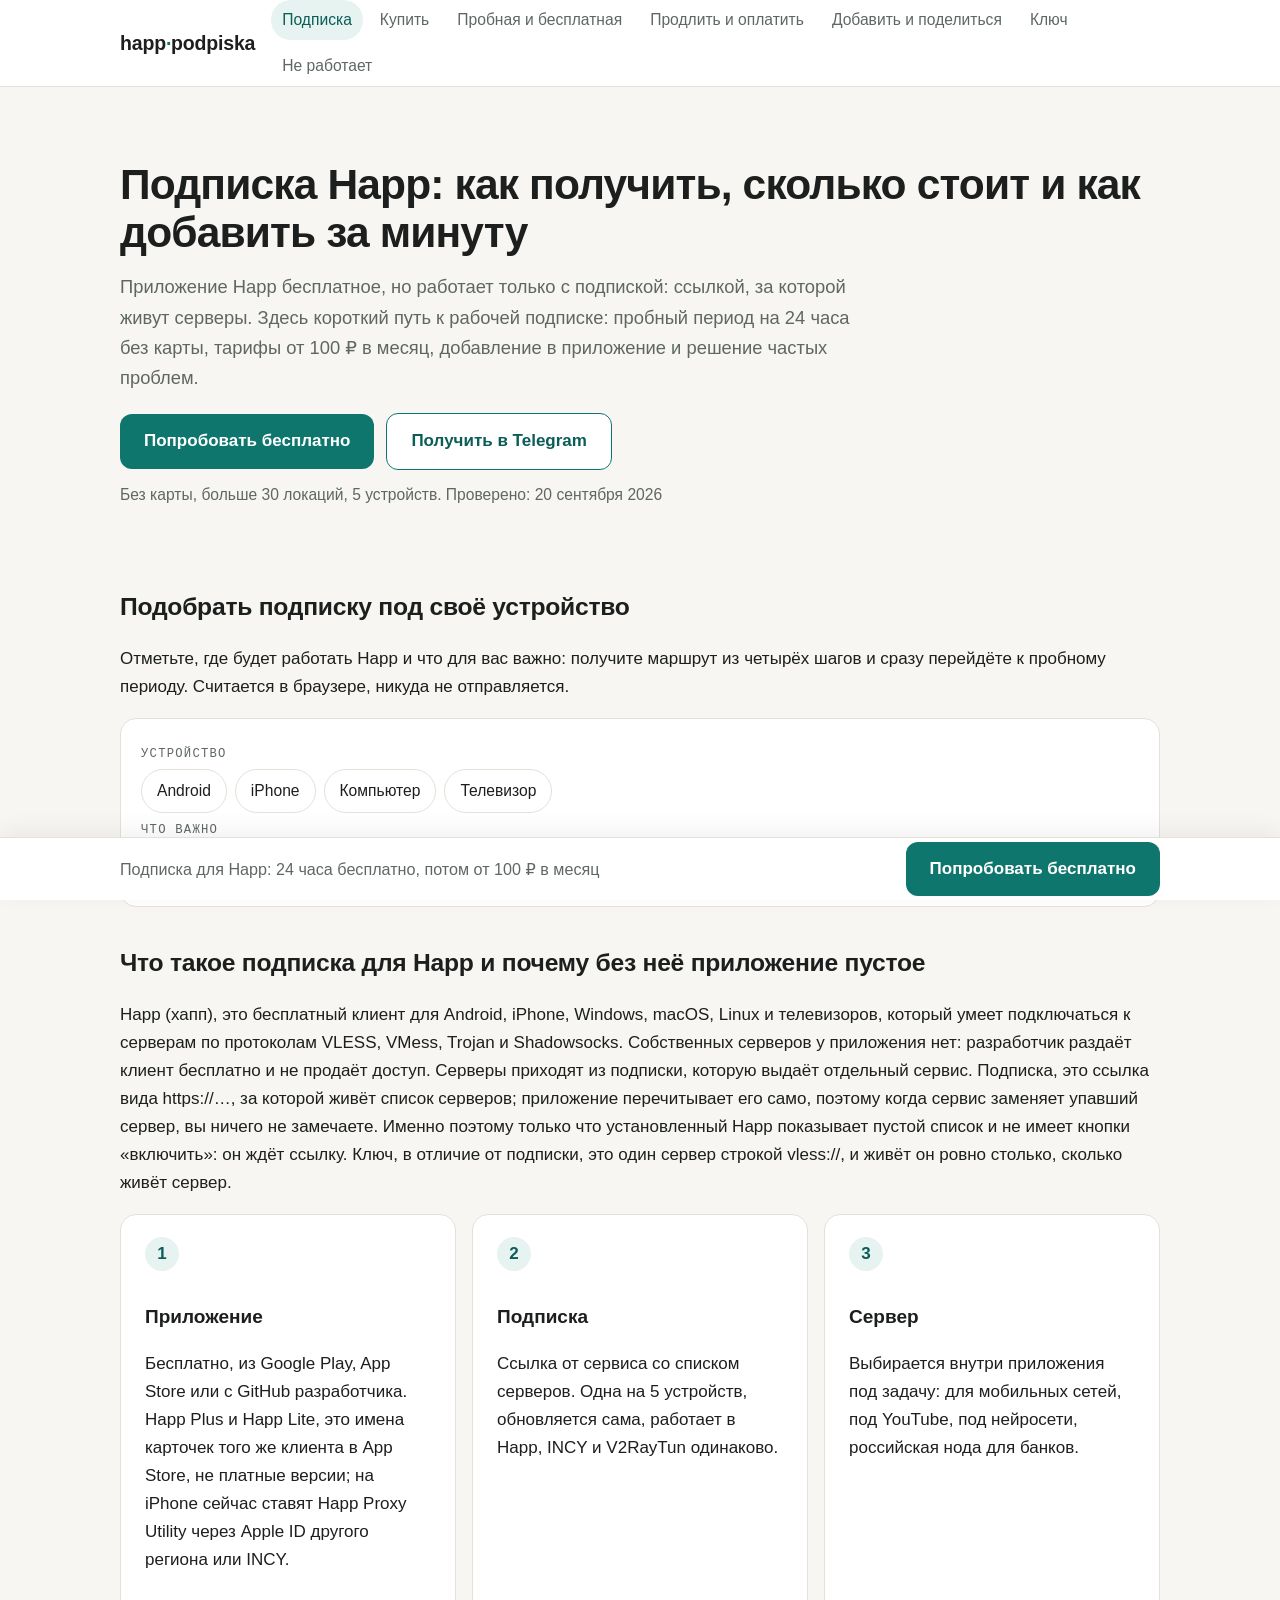
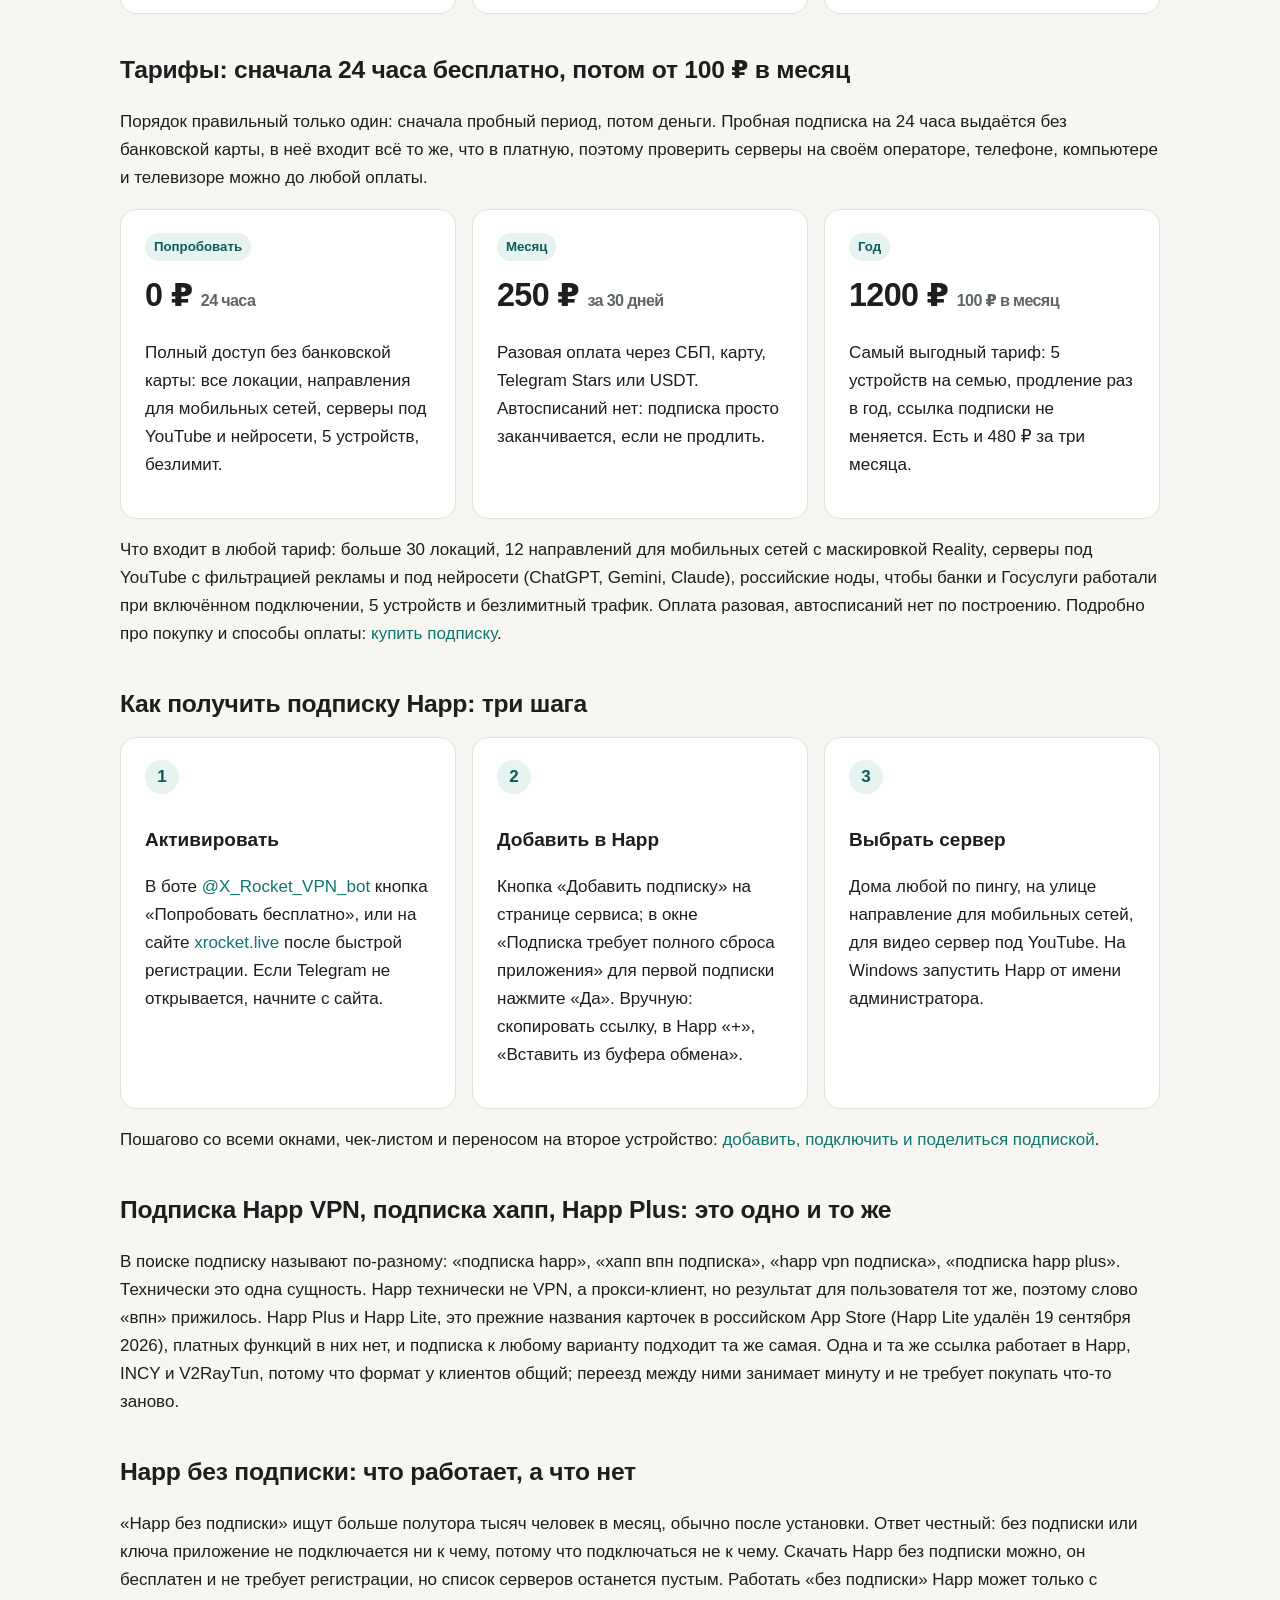
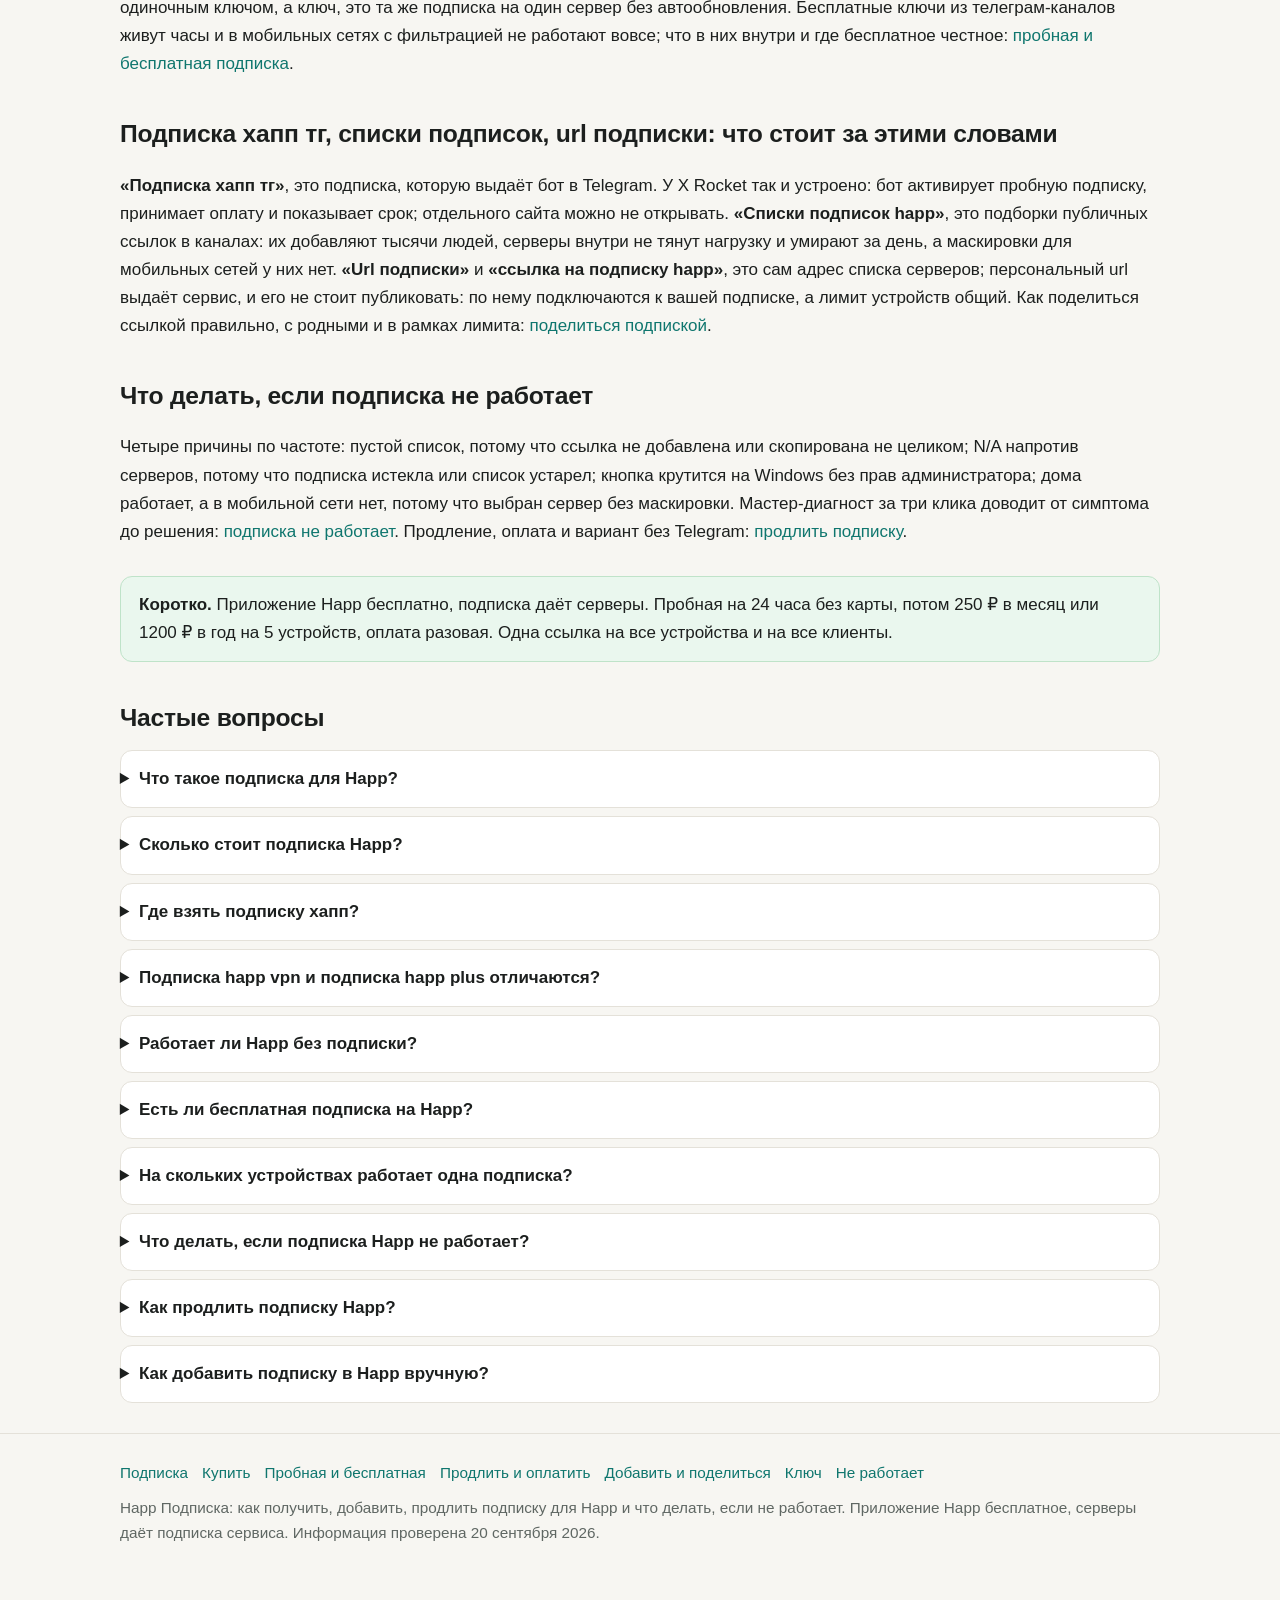
==== index.html @ f9d1ec1a "Add files via upload" ====
<!DOCTYPE html>
<html lang="ru">
<head>
  <meta charset="utf-8">
  <meta name="viewport" content="width=device-width, initial-scale=1">
  <title>Подписка Happ: как получить, сколько стоит и как добавить за минуту (2026)</title>
  <meta name="description" content="Подписка для Happ (хапп впн подписка): что это и почему приложение без неё пустое · тарифы: пробная 24 часа без карты, 250 ₽ в месяц, 1200 ₽ в год · как получить в боте или на сайте · как добавить · happ plus и happ vpn подписка, это одно · happ без подписки · не работает.">
  <link rel="canonical" href="https://happ-podpiska.online/">
  <meta property="og:type" content="website">
  <meta property="og:site_name" content="Happ Подписка">
  <meta property="og:locale" content="ru_RU">
  <meta property="og:title" content="Подписка Happ: как получить, сколько стоит и как добавить за минуту (2026)">
  <meta property="og:description" content="Подписка для Happ (хапп впн подписка): что это и почему приложение без неё пустое · тарифы: пробная 24 часа без карты, 250 ₽ в месяц, 1200 ₽ в год · как получить в боте или на сайте · как добавить · happ plus и happ vpn подписка, это одно · happ без подписки · не работает.">
  <meta property="og:url" content="https://happ-podpiska.online/">
  <link rel="icon" href="/favicon.ico" sizes="any">
  <link rel="icon" type="image/svg+xml" href="/favicon.svg">
  <link rel="icon" type="image/png" sizes="32x32" href="/favicon-32.png">
  <link rel="apple-touch-icon" href="/apple-touch-icon.png">
  <meta name="theme-color" content="#ff5e3a">
  <link rel="stylesheet" href="/styles.css">
  <script type="application/ld+json">
{
  "@context": "https://schema.org",
  "@type": "WebPage",
  "name": "Подписка Happ: как получить, сколько стоит и как добавить за минуту (2026)",
  "description": "Подписка для Happ (хапп впн подписка): что это и почему приложение без неё пустое · тарифы: пробная 24 часа без карты, 250 ₽ в месяц, 1200 ₽ в год · как получить в боте или на сайте · как добавить · happ plus и happ vpn подписка, это одно · happ без подписки · не работает.",
  "url": "https://happ-podpiska.online/",
  "datePublished": "2026-09-20",
  "dateModified": "2026-09-20",
  "inLanguage": "ru",
  "isPartOf": {
    "@type": "WebSite",
    "name": "Happ Подписка",
    "url": "https://happ-podpiska.online"
  }
}
  </script>
  <script type="application/ld+json">
{
  "@context": "https://schema.org",
  "@type": "FAQPage",
  "mainEntity": [
    {
      "@type": "Question",
      "name": "Что такое подписка для Happ?",
      "acceptedAnswer": {
        "@type": "Answer",
        "text": "Ссылка от сервиса, за которой живёт список серверов с автообновлением. Приложение Happ бесплатное, но без подписки пустое: своих серверов у него нет. Одна подписка работает на 5 устройствах и в клиентах Happ, INCY и V2RayTun."
      }
    },
    {
      "@type": "Question",
      "name": "Сколько стоит подписка Happ?",
      "acceptedAnswer": {
        "@type": "Answer",
        "text": "Пробная на 24 часа бесплатно и без карты. Дальше 250 ₽ в месяц, 480 ₽ за три месяца или 1200 ₽ в год, то есть 100 ₽ в месяц, до 5 устройств, оплата разовая через СБП, карту, Telegram Stars или USDT, без автосписаний."
      }
    },
    {
      "@type": "Question",
      "name": "Где взять подписку хапп?",
      "acceptedAnswer": {
        "@type": "Answer",
        "text": "У сервиса: в боте @X_Rocket_VPN_bot кнопкой «Попробовать бесплатно» или на сайте xrocket.live. Ссылка добавляется в Happ одной кнопкой; в окне «Подписка требует полного сброса» для первой подписки нажмите «Да»."
      }
    },
    {
      "@type": "Question",
      "name": "Подписка happ vpn и подписка happ plus отличаются?",
      "acceptedAnswer": {
        "@type": "Answer",
        "text": "Нет, это одна подписка. Happ технически прокси-клиент, «впн» его называют по результату; Happ Plus и Happ Lite, прежние имена карточек в российском App Store; последнюю удалили 19 сентября 2026, поэтому на iPhone ставят Happ через Apple ID другого региона либо INCY. Одна ссылка подходит ко всем вариантам приложения."
      }
    },
    {
      "@type": "Question",
      "name": "Работает ли Happ без подписки?",
      "acceptedAnswer": {
        "@type": "Answer",
        "text": "Нет: без подписки или ключа приложению не к чему подключаться, список серверов пустой. Скачать и установить его без подписки можно, он бесплатен, но подключение появится только после добавления ссылки или ключа."
      }
    },
    {
      "@type": "Question",
      "name": "Есть ли бесплатная подписка на Happ?",
      "acceptedAnswer": {
        "@type": "Answer",
        "text": "Честно бесплатно: пробная подписка на 24 часа без карты с полным списком серверов. Бесплатные ссылки из телеграм-каналов живут часы, их добавляют тысячи людей, и в мобильных сетях они не работают."
      }
    },
    {
      "@type": "Question",
      "name": "На скольких устройствах работает одна подписка?",
      "acceptedAnswer": {
        "@type": "Answer",
        "text": "На пяти: телефон, компьютер, телевизор и ещё два устройства родных. Ссылка переносится через буфер обмена или QR-кодом, отдельно платить за каждое устройство не нужно."
      }
    },
    {
      "@type": "Question",
      "name": "Что делать, если подписка Happ не работает?",
      "acceptedAnswer": {
        "@type": "Answer",
        "text": "Проверить, что ссылка добавлена целиком; обновить список в карточке подписки, если напротив серверов N/A; на Windows запустить Happ от имени администратора; в мобильной сети выбрать направление с пометкой для мобильных сетей."
      }
    },
    {
      "@type": "Question",
      "name": "Как продлить подписку Happ?",
      "acceptedAnswer": {
        "@type": "Answer",
        "text": "У сервиса, не в приложении: в боте или на сайте выбрать тариф и оплатить. Ссылка после продления не меняется, Happ ничего перенастраивать не нужно, достаточно обновить список серверов в карточке подписки."
      }
    },
    {
      "@type": "Question",
      "name": "Как добавить подписку в Happ вручную?",
      "acceptedAnswer": {
        "@type": "Answer",
        "text": "Скопировать ссылку из бота или личного кабинета, в Happ нажать «+» и выбрать «Вставить из буфера обмена». Список серверов загрузится и будет обновляться сам. QR-код с другого устройства работает так же."
      }
    }
  ]
}
  </script>
  <meta name="yandex-verification" content="49e5f5a2c2048988">
  <!-- Yandex.Metrika counter -->
  <script type="text/javascript">
  (function(m,e,t,r,i,k,a){m[i]=m[i]||function(){(m[i].a=m[i].a||[]).push(arguments)};
  m[i].l=1*new Date();
  for (var j = 0; j < document.scripts.length; j++) {if (document.scripts[j].src === r) { return; }}
  k=e.createElement(t),a=e.getElementsByTagName(t)[0],k.async=1,k.src=r,a.parentNode.insertBefore(k,a)})
  (window, document,'script','https://mc.yandex.ru/metrika/tag.js?id=112789062', 'ym');
  ym(112789062, 'init', {ssr:true, webvisor:true, clickmap:true, ecommerce:"dataLayer", referrer: document.referrer, url: location.href, accurateTrackBounce:true, trackLinks:true});
  </script>
  <noscript><div><img src="https://mc.yandex.ru/watch/112789062" style="position:absolute; left:-9999px;" alt="" /></div></noscript>
  <!-- /Yandex.Metrika counter -->
</head>
<body data-site="https://xrocket.live/?utm_source=happ-podpiska&utm_medium=cta&utm_campaign=index">
<header class="top">
  <div class="wrap">
    <a class="logo" href="/">happ<b>·</b>podpiska</a>
    <nav class="main" aria-label="Разделы">
      <a href="/" aria-current="page">Подписка</a>
      <a href="/kupit">Купить</a>
      <a href="/besplatno">Пробная и бесплатная</a>
      <a href="/prodlit">Продлить и оплатить</a>
      <a href="/podelitsya">Добавить и поделиться</a>
      <a href="/klyuch">Ключ</a>
      <a href="/ne-rabotaet">Не работает</a>
    </nav>
  </div>
</header>

<main class="wrap">
  <section class="hero">
    <h1>Подписка Happ: как получить, сколько стоит и как добавить за минуту</h1>
    <p class="lead">Приложение Happ бесплатное, но работает только с подпиской: ссылкой, за которой живут серверы. Здесь короткий путь к рабочей подписке: пробный период на 24 часа без карты, тарифы от 100 ₽ в месяц, добавление в приложение и решение частых проблем.</p>
    <div class="cta-row">
      <a class="btn" href="https://xrocket.live/?utm_source=happ-podpiska&utm_medium=cta&utm_campaign=index" target="_blank" rel="noopener" onclick="goal('site_click')">Попробовать бесплатно</a>
      <a class="btn ghost" href="https://t.me/X_Rocket_VPN_bot?start=ref-b-2" target="_blank" rel="noopener" onclick="goal('bot_click')">Получить в Telegram</a>
      <span class="note">Без карты, больше 30 локаций, 5 устройств. Проверено: 20 сентября 2026</span>
    </div>
  </section>

  <section>
    <h2>Подобрать подписку под своё устройство</h2>
    <p>Отметьте, где будет работать Happ и что для вас важно: получите маршрут из четырёх шагов и сразу перейдёте к пробному периоду. Считается в браузере, никуда не отправляется.</p>
    <div class="w" id="cfg">
      <div class="w-label">Устройство</div>
      <div class="chips" id="cfgDev">
        <button type="button" class="chip" data-v="android">Android</button>
        <button type="button" class="chip" data-v="iphone">iPhone</button>
        <button type="button" class="chip" data-v="pc">Компьютер</button>
        <button type="button" class="chip" data-v="tv">Телевизор</button>
      </div>
      <div class="w-label">Что важно</div>
      <div class="chips" id="cfgGoal">
        <button type="button" class="chip" data-v="fast">Просто заработало</button>
        <button type="button" class="chip" data-v="mobile">Мобильный интернет</button>
        <button type="button" class="chip" data-v="banks">Не ломать банки</button>
        <button type="button" class="chip" data-v="video">YouTube</button>
        <button type="button" class="chip" data-v="ai">Нейросети</button>
      </div>
      <div class="route" id="cfgOut" aria-live="polite"></div>
    </div>
  </section>

  <section>
    <h2>Что такое подписка для Happ и почему без неё приложение пустое</h2>
    <p>Happ (хапп), это бесплатный клиент для Android, iPhone, Windows, macOS, Linux и телевизоров, который умеет подключаться к серверам по протоколам VLESS, VMess, Trojan и Shadowsocks. Собственных серверов у приложения нет: разработчик раздаёт клиент бесплатно и не продаёт доступ. Серверы приходят из подписки, которую выдаёт отдельный сервис. Подписка, это ссылка вида https://…, за которой живёт список серверов; приложение перечитывает его само, поэтому когда сервис заменяет упавший сервер, вы ничего не замечаете. Именно поэтому только что установленный Happ показывает пустой список и не имеет кнопки «включить»: он ждёт ссылку. Ключ, в отличие от подписки, это один сервер строкой vless://, и живёт он ровно столько, сколько живёт сервер.</p>
    <div class="grid c3">
      <div class="card"><div class="step-num">1</div><h3>Приложение</h3><p>Бесплатно, из Google Play, App Store или с GitHub разработчика. Happ Plus и Happ Lite, это имена карточек того же клиента в App Store, не платные версии; на iPhone сейчас ставят Happ Proxy Utility через Apple ID другого региона или INCY.</p></div>
      <div class="card"><div class="step-num">2</div><h3>Подписка</h3><p>Ссылка от сервиса со списком серверов. Одна на 5 устройств, обновляется сама, работает в Happ, INCY и V2RayTun одинаково.</p></div>
      <div class="card"><div class="step-num">3</div><h3>Сервер</h3><p>Выбирается внутри приложения под задачу: для мобильных сетей, под YouTube, под нейросети, российская нода для банков.</p></div>
    </div>
  </section>

  <section>
    <h2>Тарифы: сначала 24 часа бесплатно, потом от 100 ₽ в месяц</h2>
    <p>Порядок правильный только один: сначала пробный период, потом деньги. Пробная подписка на 24 часа выдаётся без банковской карты, в неё входит всё то же, что в платную, поэтому проверить серверы на своём операторе, телефоне, компьютере и телевизоре можно до любой оплаты.</p>
    <div class="grid c3">
      <div class="card"><span class="tag">Попробовать</span><div class="price">0 ₽ <small>24 часа</small></div><p>Полный доступ без банковской карты: все локации, направления для мобильных сетей, серверы под YouTube и нейросети, 5 устройств, безлимит.</p></div>
      <div class="card"><span class="tag">Месяц</span><div class="price">250 ₽ <small>за 30 дней</small></div><p>Разовая оплата через СБП, карту, Telegram Stars или USDT. Автосписаний нет: подписка просто заканчивается, если не продлить.</p></div>
      <div class="card"><span class="tag">Год</span><div class="price">1200 ₽ <small>100 ₽ в месяц</small></div><p>Самый выгодный тариф: 5 устройств на семью, продление раз в год, ссылка подписки не меняется. Есть и 480 ₽ за три месяца.</p></div>
    </div>
    <p>Что входит в любой тариф: больше 30 локаций, 12 направлений для мобильных сетей с маскировкой Reality, серверы под YouTube с фильтрацией рекламы и под нейросети (ChatGPT, Gemini, Claude), российские ноды, чтобы банки и Госуслуги работали при включённом подключении, 5 устройств и безлимитный трафик. Оплата разовая, автосписаний нет по построению. Подробно про покупку и способы оплаты: <a href="/kupit">купить подписку</a>.</p>
  </section>

  <section>
    <h2>Как получить подписку Happ: три шага</h2>
    <div class="grid c3">
      <div class="card"><div class="step-num">1</div><h3>Активировать</h3><p>В боте <a href="https://t.me/X_Rocket_VPN_bot?start=ref-b-2" target="_blank" rel="noopener" onclick="goal('bot_click')">@X_Rocket_VPN_bot</a> кнопка «Попробовать бесплатно», или на сайте <a href="https://xrocket.live/?utm_source=happ-podpiska&utm_medium=cta&utm_campaign=index" target="_blank" rel="noopener" onclick="goal('site_click')">xrocket.live</a> после быстрой регистрации. Если Telegram не открывается, начните с сайта.</p></div>
      <div class="card"><div class="step-num">2</div><h3>Добавить в Happ</h3><p>Кнопка «Добавить подписку» на странице сервиса; в окне «Подписка требует полного сброса приложения» для первой подписки нажмите «Да». Вручную: скопировать ссылку, в Happ «+», «Вставить из буфера обмена».</p></div>
      <div class="card"><div class="step-num">3</div><h3>Выбрать сервер</h3><p>Дома любой по пингу, на улице направление для мобильных сетей, для видео сервер под YouTube. На Windows запустить Happ от имени администратора.</p></div>
    </div>
    <p>Пошагово со всеми окнами, чек-листом и переносом на второе устройство: <a href="/podelitsya">добавить, подключить и поделиться подпиской</a>.</p>
  </section>

  <section>
    <h2>Подписка Happ VPN, подписка хапп, Happ Plus: это одно и то же</h2>
    <p>В поиске подписку называют по-разному: «подписка happ», «хапп впн подписка», «happ vpn подписка», «подписка happ plus». Технически это одна сущность. Happ технически не VPN, а прокси-клиент, но результат для пользователя тот же, поэтому слово «впн» прижилось. Happ Plus и Happ Lite, это прежние названия карточек в российском App Store (Happ Lite удалён 19 сентября 2026), платных функций в них нет, и подписка к любому варианту подходит та же самая. Одна и та же ссылка работает в Happ, INCY и V2RayTun, потому что формат у клиентов общий; переезд между ними занимает минуту и не требует покупать что-то заново.</p>
  </section>

  <section>
    <h2>Happ без подписки: что работает, а что нет</h2>
    <p>«Happ без подписки» ищут больше полутора тысяч человек в месяц, обычно после установки. Ответ честный: без подписки или ключа приложение не подключается ни к чему, потому что подключаться не к чему. Скачать Happ без подписки можно, он бесплатен и не требует регистрации, но список серверов останется пустым. Работать «без подписки» Happ может только с одиночным ключом, а ключ, это та же подписка на один сервер без автообновления. Бесплатные ключи из телеграм-каналов живут часы и в мобильных сетях с фильтрацией не работают вовсе; что в них внутри и где бесплатное честное: <a href="/besplatno">пробная и бесплатная подписка</a>.</p>
  </section>

  <section>
    <h2>Подписка хапп тг, списки подписок, url подписки: что стоит за этими словами</h2>
    <p><b>«Подписка хапп тг»</b>, это подписка, которую выдаёт бот в Telegram. У X Rocket так и устроено: бот активирует пробную подписку, принимает оплату и показывает срок; отдельного сайта можно не открывать. <b>«Списки подписок happ»</b>, это подборки публичных ссылок в каналах: их добавляют тысячи людей, серверы внутри не тянут нагрузку и умирают за день, а маскировки для мобильных сетей у них нет. <b>«Url подписки»</b> и <b>«ссылка на подписку happ»</b>, это сам адрес списка серверов; персональный url выдаёт сервис, и его не стоит публиковать: по нему подключаются к вашей подписке, а лимит устройств общий. Как поделиться ссылкой правильно, с родными и в рамках лимита: <a href="/podelitsya">поделиться подпиской</a>.</p>
  </section>

  <section>
    <h2>Что делать, если подписка не работает</h2>
    <p>Четыре причины по частоте: пустой список, потому что ссылка не добавлена или скопирована не целиком; N/A напротив серверов, потому что подписка истекла или список устарел; кнопка крутится на Windows без прав администратора; дома работает, а в мобильной сети нет, потому что выбран сервер без маскировки. Мастер-диагност за три клика доводит от симптома до решения: <a href="/ne-rabotaet">подписка не работает</a>. Продление, оплата и вариант без Telegram: <a href="/prodlit">продлить подписку</a>.</p>
  </section>

  <section>
    <div class="ok-box"><b>Коротко.</b> Приложение Happ бесплатно, подписка даёт серверы. Пробная на 24 часа без карты, потом 250 ₽ в месяц или 1200 ₽ в год на 5 устройств, оплата разовая. Одна ссылка на все устройства и на все клиенты.</div>
  </section>


  <section id="faq">
    <h2>Частые вопросы</h2>
    <div class="faq">
      <details>
        <summary>Что такое подписка для Happ?</summary>
        <p>Ссылка от сервиса, за которой живёт список серверов с автообновлением. Приложение Happ бесплатное, но без подписки пустое: своих серверов у него нет. Одна подписка работает на 5 устройствах и в клиентах Happ, INCY и V2RayTun.</p>
      </details>
      <details>
        <summary>Сколько стоит подписка Happ?</summary>
        <p>Пробная на 24 часа бесплатно и без карты. Дальше 250 ₽ в месяц, 480 ₽ за три месяца или 1200 ₽ в год, то есть 100 ₽ в месяц, до 5 устройств, оплата разовая через СБП, карту, Telegram Stars или USDT, без автосписаний.</p>
      </details>
      <details>
        <summary>Где взять подписку хапп?</summary>
        <p>У сервиса: в боте @X_Rocket_VPN_bot кнопкой «Попробовать бесплатно» или на сайте xrocket.live. Ссылка добавляется в Happ одной кнопкой; в окне «Подписка требует полного сброса» для первой подписки нажмите «Да».</p>
      </details>
      <details>
        <summary>Подписка happ vpn и подписка happ plus отличаются?</summary>
        <p>Нет, это одна подписка. Happ технически прокси-клиент, «впн» его называют по результату; Happ Plus и Happ Lite, прежние имена карточек в российском App Store; последнюю удалили 19 сентября 2026, поэтому на iPhone ставят Happ через Apple ID другого региона либо INCY. Одна ссылка подходит ко всем вариантам приложения.</p>
      </details>
      <details>
        <summary>Работает ли Happ без подписки?</summary>
        <p>Нет: без подписки или ключа приложению не к чему подключаться, список серверов пустой. Скачать и установить его без подписки можно, он бесплатен, но подключение появится только после добавления ссылки или ключа.</p>
      </details>
      <details>
        <summary>Есть ли бесплатная подписка на Happ?</summary>
        <p>Честно бесплатно: пробная подписка на 24 часа без карты с полным списком серверов. Бесплатные ссылки из телеграм-каналов живут часы, их добавляют тысячи людей, и в мобильных сетях они не работают.</p>
      </details>
      <details>
        <summary>На скольких устройствах работает одна подписка?</summary>
        <p>На пяти: телефон, компьютер, телевизор и ещё два устройства родных. Ссылка переносится через буфер обмена или QR-кодом, отдельно платить за каждое устройство не нужно.</p>
      </details>
      <details>
        <summary>Что делать, если подписка Happ не работает?</summary>
        <p>Проверить, что ссылка добавлена целиком; обновить список в карточке подписки, если напротив серверов N/A; на Windows запустить Happ от имени администратора; в мобильной сети выбрать направление с пометкой для мобильных сетей.</p>
      </details>
      <details>
        <summary>Как продлить подписку Happ?</summary>
        <p>У сервиса, не в приложении: в боте или на сайте выбрать тариф и оплатить. Ссылка после продления не меняется, Happ ничего перенастраивать не нужно, достаточно обновить список серверов в карточке подписки.</p>
      </details>
      <details>
        <summary>Как добавить подписку в Happ вручную?</summary>
        <p>Скопировать ссылку из бота или личного кабинета, в Happ нажать «+» и выбрать «Вставить из буфера обмена». Список серверов загрузится и будет обновляться сам. QR-код с другого устройства работает так же.</p>
      </details>
    </div>
  </section>
</main>

<footer>
  <div class="wrap">
    <div class="links">
      <a href="/">Подписка</a>
      <a href="/kupit">Купить</a>
      <a href="/besplatno">Пробная и бесплатная</a>
      <a href="/prodlit">Продлить и оплатить</a>
      <a href="/podelitsya">Добавить и поделиться</a>
      <a href="/klyuch">Ключ</a>
      <a href="/ne-rabotaet">Не работает</a>
    </div>
    <div>Happ Подписка: как получить, добавить, продлить подписку для Happ и что делать, если не работает. Приложение Happ бесплатное, серверы даёт подписка сервиса. Информация проверена 20 сентября 2026.</div>
  </div>
</footer>

<div class="sticky">
  <div class="wrap">
    <span>Подписка для Happ: 24 часа бесплатно, потом от 100 ₽ в месяц</span>
    <a class="btn" href="https://xrocket.live/?utm_source=happ-podpiska&utm_medium=cta&utm_campaign=index" target="_blank" rel="noopener" onclick="goal('sticky_click')">Попробовать бесплатно</a>
  </div>
</div>
<script>

function goal(n){try{ym(112789062,'reachGoal',n);}catch(e){}}
/* configurator */
(function(){
  var dev=null, goal_=null, box=document.getElementById('cfg'); if(!box) return;
  var R={
    android:[['Установите Happ из Google Play (com.happproxy) или APK с GitHub разработчика','2 мин'],['Активируйте пробную подписку на 24 часа без карты','1 мин'],['Нажмите «Добавить подписку», в окне сброса выберите «Да»','1 мин']],
    iphone:[['Установите INCY из российского App Store или Happ Proxy Utility через Apple ID другого региона','3 мин'],['Активируйте пробную подписку на 24 часа без карты','1 мин'],['Добавьте подписку кнопкой и разрешите VPN-профиль','1 мин']],
    pc:[['Скачайте установщик с GitHub разработчика, пройдите SmartScreen','3 мин'],['Активируйте пробную подписку на 24 часа без карты','1 мин'],['Запустите Happ от имени администратора, добавьте подписку через «+»','2 мин']],
    tv:[['Установите Happ из магазина телевизора','3 мин'],['Активируйте подписку на телефоне','1 мин'],['Отсканируйте QR-код подписки камерой в приложении на ТВ','1 мин']]
  };
  var X={mobile:['Выберите направление с пометкой для мобильных сетей','30 сек'],banks:['Включите российскую ноду или добавьте банки в исключения','1 мин'],video:['Выберите сервер с пометкой под YouTube','30 сек'],ai:['Выберите сервер с пометкой под нейросети','30 сек'],fast:['Выберите сервер с наименьшим пингом и подключитесь','30 сек']};
  function pick(id,cb){var el=document.getElementById(id);el.addEventListener('click',function(e){var b=e.target.closest('.chip');if(!b)return;el.querySelectorAll('.chip').forEach(function(x){x.classList.remove('sel')});b.classList.add('sel');cb(b.dataset.v);render();goal('cfg_pick');});}
  pick('cfgDev',function(v){dev=v});pick('cfgGoal',function(v){goal_=v});
  function render(){if(!dev||!goal_)return;var steps=R[dev].concat([X[goal_]]);var out=document.getElementById('cfgOut');
    out.innerHTML='<div class="w-label">Ваш маршрут: '+steps.length+' шага</div>'+steps.map(function(s,i){return '<div class="rstep"><span class="n">'+String(i+1).padStart(2,'0')+'</span><span>'+s[0]+'<em>'+s[1]+'</em></span></div>'}).join('')
    +'<div class="cta-row" style="margin-top:14px"><a class="btn" href="'+document.body.dataset.site+'" target="_blank" rel="noopener" onclick="goal(\'site_click\')">Попробовать бесплатно</a><span class="note">пробный период 24 часа, без карты</span></div>';
    out.classList.add('show');}
})();
/* diagnost */
(function(){
  var body=document.getElementById('wzBody'); if(!body) return;
  var back=document.getElementById('wzBack'), crumbs=document.getElementById('wzCrumbs');
  var tree={q:'Что происходит с подпиской?',opts:[
    {t:'Список серверов пустой',a:{h:'Подписка не добавлена',p:'Happ без подписки пуст по конструкции. Активируйте пробную подписку и нажмите «Добавить подписку»: список загрузится сам. Если ссылка вставлена вручную, проверьте, что скопировали её целиком.'}},
    {t:'Напротив серверов N/A',n:{q:'N/A у всех или у части?',opts:[
      {t:'У всех сразу',a:{h:'Подписка истекла или список устарел',p:'Откройте карточку подписки в Happ и нажмите обновление списка; проверьте срок в боте. Пробная подписка действует 24 часа, после этого нужен тариф. После продления обновите список ещё раз.'}},
      {t:'Только у некоторых',a:{h:'Отдельные направления прилегли',p:'Обычная ротация серверов: выберите соседний с живым пингом, сервис заменит упавшие в течение часов. Если N/A у одиночного бесплатного ключа, он умер насовсем.'}}]}},
    {t:'Кнопка крутится, подключения нет',n:{q:'На каком устройстве?',opts:[
      {t:'Windows',a:{h:'Запустите Happ от имени администратора',p:'Без прав администратора не создаётся TUN-адаптер. Правый клик по ярлыку, «Запуск от имени администратора», затем галочка в свойствах ярлыка навсегда. Второй кандидат: другой VPN-клиент или антивирус.'}},
      {t:'Android или iPhone',a:{h:'Конфликт клиентов или сервер',p:'Закройте другие VPN-приложения, переключите сервер. На Android снимите ограничения батареи для Happ; на iPhone подтвердите VPN-профиль в настройках.'}}]}},
    {t:'Дома работает, в мобильной сети нет',a:{h:'Оператор фильтрует жёстче',p:'В мобильной сети во время ограничений проходят только серверы с маскировкой. Выберите направление с пометкой для мобильных сетей: в подписке их двенадцать, и они входят в пробный период.'}},
    {t:'Подключено, но Telegram, YouTube или банки не работают',a:{h:'Сервер не под задачу или маршрутизация',p:'Для YouTube нужен сервер под видео, для нейросетей под нейросети, для Telegram выключите прокси в его настройках. Если не открываются банки, включите российскую ноду или добавьте их в исключения.'}}
  ]};
  var stack=[tree];
  function render(){var cur=stack[stack.length-1];back.hidden=stack.length<2;
    if(cur.a){crumbs.textContent='РЕШЕНИЕ';body.innerHTML='<div class="answer"><b>'+cur.a.h+'</b>'+cur.a.p+'</div>';return;}
    crumbs.textContent='ШАГ '+stack.length;body.innerHTML='<div style="font-weight:700;margin-bottom:10px">'+cur.q+'</div><div class="opts">'+cur.opts.map(function(o,i){return '<button type="button" class="opt" data-i="'+i+'">'+o.t+'</button>'}).join('')+'</div>';}
  body.addEventListener('click',function(e){var b=e.target.closest('.opt');if(!b)return;var o=stack[stack.length-1].opts[+b.dataset.i];stack.push(o.n||o);render();goal('wizard_step');});
  back.addEventListener('click',function(){stack.pop();render();}); render();
})();
/* checklist */
(function(){
  var box=document.getElementById('ck'); if(!box) return;
  var bar=document.getElementById('ckBar'), txt=document.getElementById('ckTxt'), items=box.querySelectorAll('input');
  items.forEach(function(i){try{if(localStorage.getItem('hp_'+i.dataset.k)==='1'){i.checked=true;i.closest('.ck').classList.add('done');}}catch(e){}
    i.addEventListener('change',function(){i.closest('.ck').classList.toggle('done',i.checked);try{localStorage.setItem('hp_'+i.dataset.k,i.checked?'1':'0');}catch(e){}upd();goal('checklist_tick');});});
  function upd(){var d=[].filter.call(items,function(i){return i.checked}).length;bar.style.width=(d/items.length*100)+'%';txt.textContent=d+' из '+items.length+' выполнено';} upd();
})();
/* key checker */
(function(){
  var inp=document.getElementById('kin'); if(!inp) return; var res=document.getElementById('kres');
  inp.addEventListener('input',function(){var v=inp.value.trim(); if(!v){res.innerHTML='';return;}
    var m=v.match(/^(vless|vmess|trojan|ss|https?):\/\//i); if(!m){res.innerHTML='<div class="note-box">Это не похоже на ключ или ссылку подписки: строка должна начинаться с vless://, ss://, trojan://, vmess:// или https://</div>';return;}
    var proto=m[1].toLowerCase(); var rows=[];
    if(proto==='https'||proto==='http'){rows.push(['Тип','Ссылка подписки (список серверов с автообновлением)']);rows.push(['Что делать','Вставить через «+» в Happ, список загрузится сам']);}
    else{rows.push(['Тип','Одиночный ключ, протокол '+proto.toUpperCase()]);
      var host=(v.match(/@([^:\/?#]+)/)||[])[1]; if(host)rows.push(['Сервер',host]);
      var name=decodeURIComponent((v.split('#')[1]||'').trim()); if(name)rows.push(['Имя',name]);
      var rea=/security=reality/i.test(v); rows.push(['Маскировка',rea?'Reality: подходит для мобильных сетей':'нет Reality: в мобильной сети с фильтрацией может не работать']);
      if(!/#/.test(v))rows.push(['Внимание','Нет имени после «#»: возможно, ключ скопирован не целиком']);}
    res.innerHTML=rows.map(function(r){return '<div class="row"><b>'+r[0]+'</b><span>'+r[1]+'</span></div>'}).join('')+'<div class="pr">Проверка формата в браузере, никуда не отправляется и не подключается</div>'; goal('key_check');});
})();

</script>
</body>
</html>
---- styles.css ----
:root{
  --bg:#f7f6f2;--card:#ffffff;--ink:#1c1f1e;--muted:#5f6763;--line:#e4e1d9;
  --accent:#0f766e;--accent-2:#0b5d57;--accent-soft:#e6f3f1;--warn-soft:#fff4e5;--ok-soft:#eaf7ee;
  --radius:16px;--max:1080px;
  --sans:"Segoe UI",Roboto,"Helvetica Neue",Arial,system-ui,sans-serif;
  --mono:"SF Mono",Menlo,Consolas,monospace;
}
*{box-sizing:border-box}
html{scroll-behavior:smooth}
body{margin:0;background:var(--bg);color:var(--ink);font-family:var(--sans);font-size:17px;line-height:1.65}
a{color:var(--accent);text-decoration:none}
a:hover{text-decoration:underline}
.wrap{max-width:var(--max);margin:0 auto;padding:0 20px}
header.top{background:#fff;border-bottom:1px solid var(--line);position:sticky;top:0;z-index:20}
header.top .wrap{display:flex;align-items:center;justify-content:space-between;gap:16px;min-height:60px}
.logo{font-weight:800;font-size:1.15em;letter-spacing:-.01em;color:var(--ink)}
.logo b{color:var(--accent)}
nav.main{display:flex;gap:6px;flex-wrap:wrap}
nav.main a{padding:7px 11px;border-radius:999px;font-size:.92em;color:var(--muted)}
nav.main a:hover,nav.main a[aria-current]{background:var(--accent-soft);color:var(--accent-2);text-decoration:none}
.hero{padding:44px 0 26px}
.hero h1{font-size:clamp(1.7em,4vw,2.5em);line-height:1.15;margin:0 0 14px;letter-spacing:-.02em}
.hero .lead{font-size:1.08em;color:var(--muted);max-width:760px;margin:0 0 20px}
.btn{display:inline-block;background:var(--accent);color:#fff;font-weight:700;padding:13px 24px;border-radius:12px;text-decoration:none;transition:background .15s}
.btn:hover{background:var(--accent-2);text-decoration:none}
.btn.ghost{background:#fff;color:var(--accent-2);border:1.5px solid var(--accent)}
.cta-row{display:flex;gap:12px;align-items:center;flex-wrap:wrap;margin:8px 0 18px}
.cta-row .note{color:var(--muted);font-size:.92em}
main{padding-bottom:70px}
section{margin:30px 0}
h2{font-size:1.45em;letter-spacing:-.01em;margin:36px 0 12px}
h3{font-size:1.12em;margin:22px 0 8px}
.card{background:var(--card);border:1px solid var(--line);border-radius:var(--radius);padding:22px 24px}
.grid{display:grid;gap:16px}
.grid.c3{grid-template-columns:repeat(3,1fr)}
.grid.c2{grid-template-columns:repeat(2,1fr)}
@media(max-width:780px){.grid.c3,.grid.c2{grid-template-columns:1fr}}
.step-num{display:inline-flex;width:34px;height:34px;border-radius:50%;background:var(--accent-soft);color:var(--accent-2);font-weight:800;align-items:center;justify-content:center;margin-bottom:8px}
table{width:100%;border-collapse:collapse;background:#fff;border:1px solid var(--line);border-radius:var(--radius);overflow:hidden;font-size:.96em}
th,td{padding:12px 14px;text-align:left;vertical-align:top;border-bottom:1px solid var(--line)}
th{background:#f1efe9;font-weight:700}
tr:last-child td{border-bottom:0}
.table-wrap{overflow-x:auto}
.price{font-size:1.9em;font-weight:800;letter-spacing:-.02em}
.price small{font-size:.5em;color:var(--muted);font-weight:600}
.tag{display:inline-block;background:var(--accent-soft);color:var(--accent-2);font-size:.78em;font-weight:700;padding:3px 9px;border-radius:999px;margin-bottom:8px}
.faq details{background:#fff;border:1px solid var(--line);border-radius:12px;padding:6px 18px;margin:8px 0}
.faq summary{cursor:pointer;font-weight:700;padding:8px 0;list-style-position:outside}
.faq details p{margin:4px 0 12px;color:#2b302e}
.note-box{background:var(--warn-soft);border:1px solid #f4d9b3;border-radius:12px;padding:14px 18px}
.ok-box{background:var(--ok-soft);border:1px solid #bfe3c9;border-radius:12px;padding:14px 18px}
ol,ul{padding-left:22px}
li{margin:6px 0}
footer{border-top:1px solid var(--line);padding:26px 0 90px;color:var(--muted);font-size:.9em}
footer .links{display:flex;gap:14px;flex-wrap:wrap;margin-bottom:10px}
/* sticky bottom CTA */
.sticky{position:fixed;left:0;right:0;bottom:0;z-index:30;background:#fff;border-top:1px solid var(--line);box-shadow:0 -6px 24px rgba(0,0,0,.06)}
.sticky .wrap{display:flex;align-items:center;justify-content:space-between;gap:12px;min-height:62px}
.sticky span{font-size:.95em;color:var(--muted)}
@media(max-width:600px){.sticky span{display:none}.sticky .wrap{justify-content:center}}
/* widgets */
.w{background:#fff;border:1px solid var(--line);border-radius:var(--radius);padding:18px 20px}
.w-label{font-family:var(--mono);font-size:.72em;letter-spacing:.1em;text-transform:uppercase;color:var(--muted);margin:.6em 0 .35em}
.chips{display:flex;flex-wrap:wrap;gap:8px}
.chip{cursor:pointer;font:inherit;font-size:.92em;border:1.5px solid var(--line);background:#fff;color:inherit;border-radius:999px;padding:8px 15px;transition:all .15s}
.chip:hover{border-color:var(--accent)}
.chip.sel{background:var(--accent);border-color:var(--accent);color:#fff;font-weight:700}
.route{display:none;margin-top:14px}
.route.show{display:block}
.rstep{display:flex;align-items:flex-start;gap:12px;padding:11px 13px;border:1px solid var(--line);border-radius:12px;margin-top:8px;background:var(--bg);text-decoration:none;color:inherit}
.rstep:hover{border-color:var(--accent);text-decoration:none}
.rstep .n{font-family:var(--mono);font-size:.8em;color:var(--accent-2);min-width:24px;padding-top:3px}
.rstep em{display:block;font-style:normal;color:var(--muted);font-size:.85em}
.opts{display:grid;gap:8px}
.opt{cursor:pointer;font:inherit;font-size:.95em;text-align:left;border:1.5px solid var(--line);background:#fff;color:inherit;border-radius:12px;padding:11px 14px;transition:all .15s}
.opt:hover{border-color:var(--accent);background:var(--accent-soft)}
.answer{background:var(--ok-soft);border:1px solid #bfe3c9;border-radius:12px;padding:12px 14px}
.answer b{display:block;margin-bottom:4px}
.back{cursor:pointer;font:inherit;font-size:.85em;background:none;border:none;color:var(--muted);padding:10px 0 0}
.crumbs{font-family:var(--mono);font-size:.72em;letter-spacing:.08em;color:var(--muted);margin-bottom:8px;min-height:1em}
.check{display:grid;gap:8px}
.ck{display:flex;gap:12px;align-items:flex-start;border:1px solid var(--line);border-radius:12px;padding:10px 12px;background:#fff;cursor:pointer;font-size:.95em}
.ck input{width:18px;height:18px;accent-color:var(--accent);margin-top:3px;flex:none}
.ck.done{background:var(--ok-soft);border-color:#bfe3c9}
.ck.done span{text-decoration:line-through;opacity:.7}
.bar{height:8px;background:var(--line);border-radius:99px;overflow:hidden;margin-top:12px}
.bar i{display:block;height:100%;width:0;background:var(--accent);border-radius:99px;transition:width .3s}
.pr{font-family:var(--mono);font-size:.78em;color:var(--muted);margin-top:6px}
.kin{width:100%;font:inherit;font-family:var(--mono);font-size:.9em;padding:11px 13px;border:1.5px solid var(--line);border-radius:12px;background:#fff}
.kin:focus{outline:none;border-color:var(--accent)}
.kres{margin-top:10px;font-size:.95em}
.kres .row{display:flex;gap:10px;padding:6px 0;border-bottom:1px dashed var(--line)}
.kres .row b{min-width:130px}
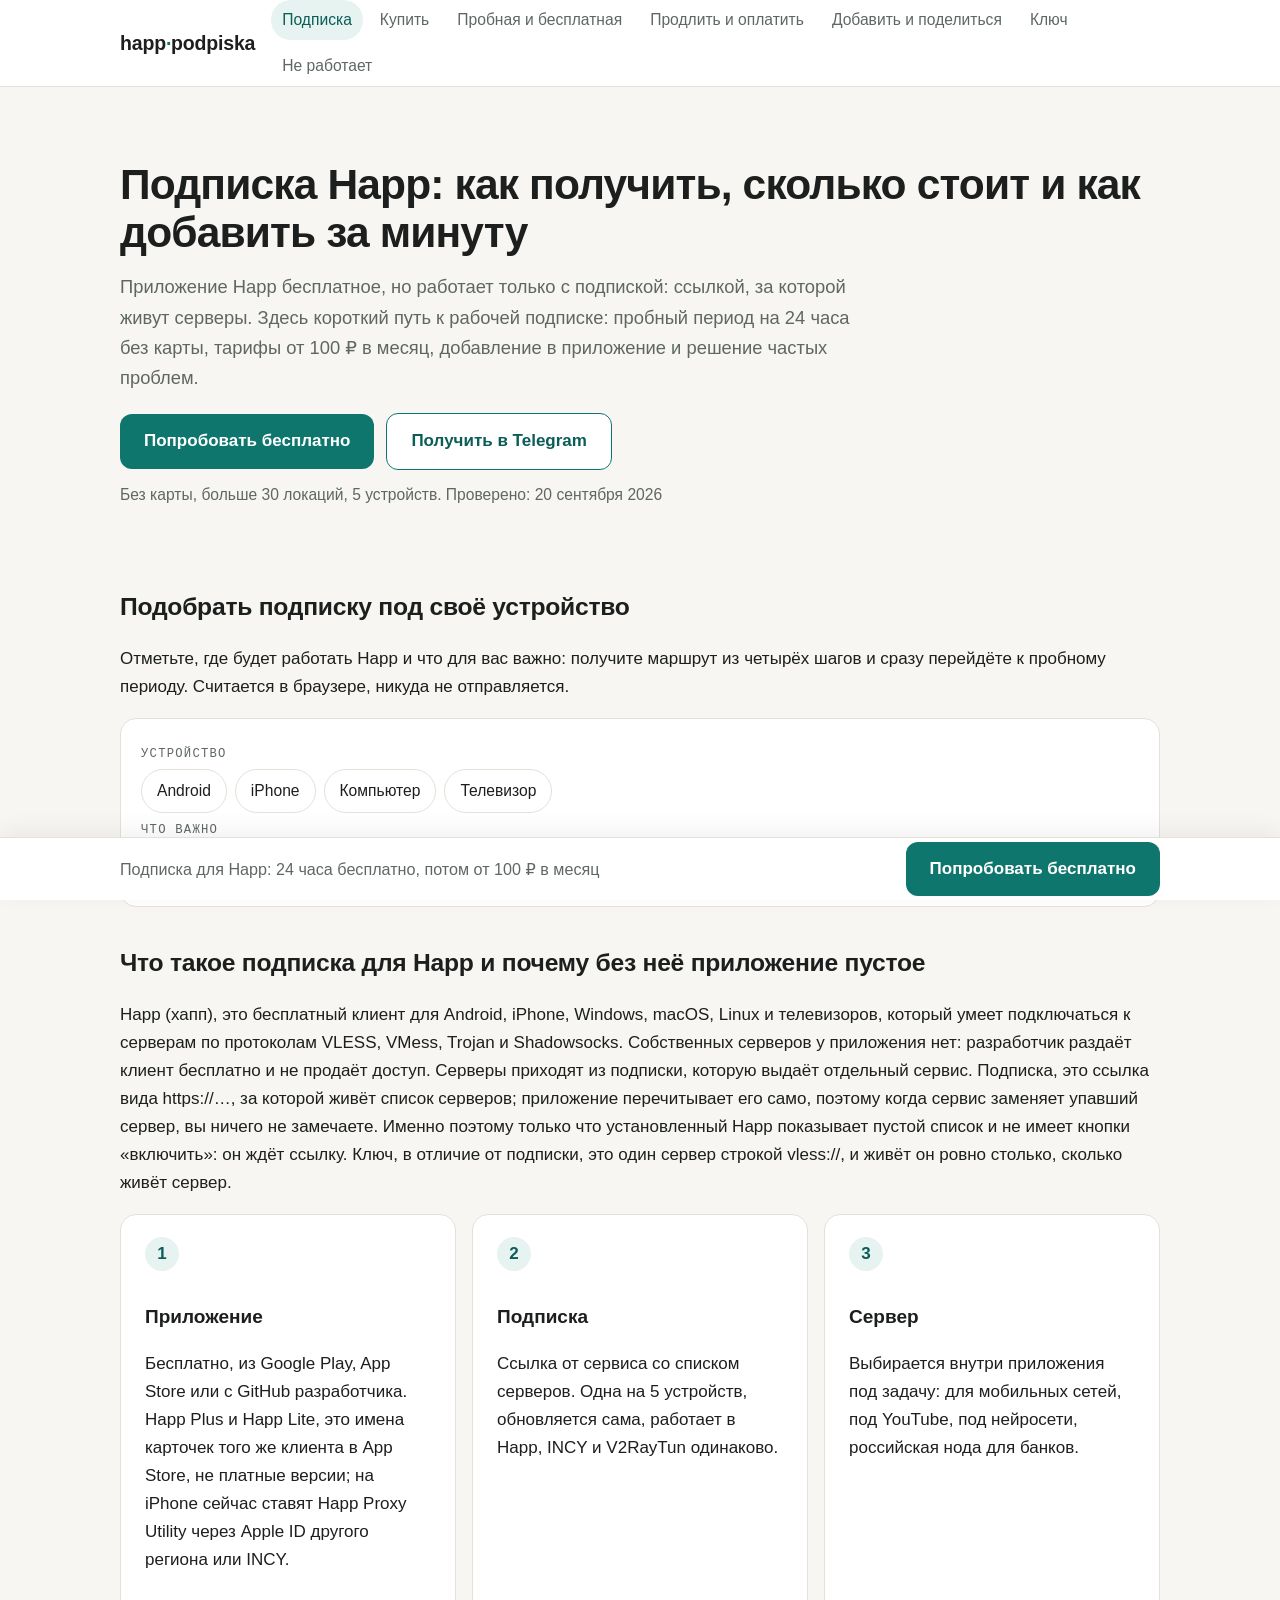
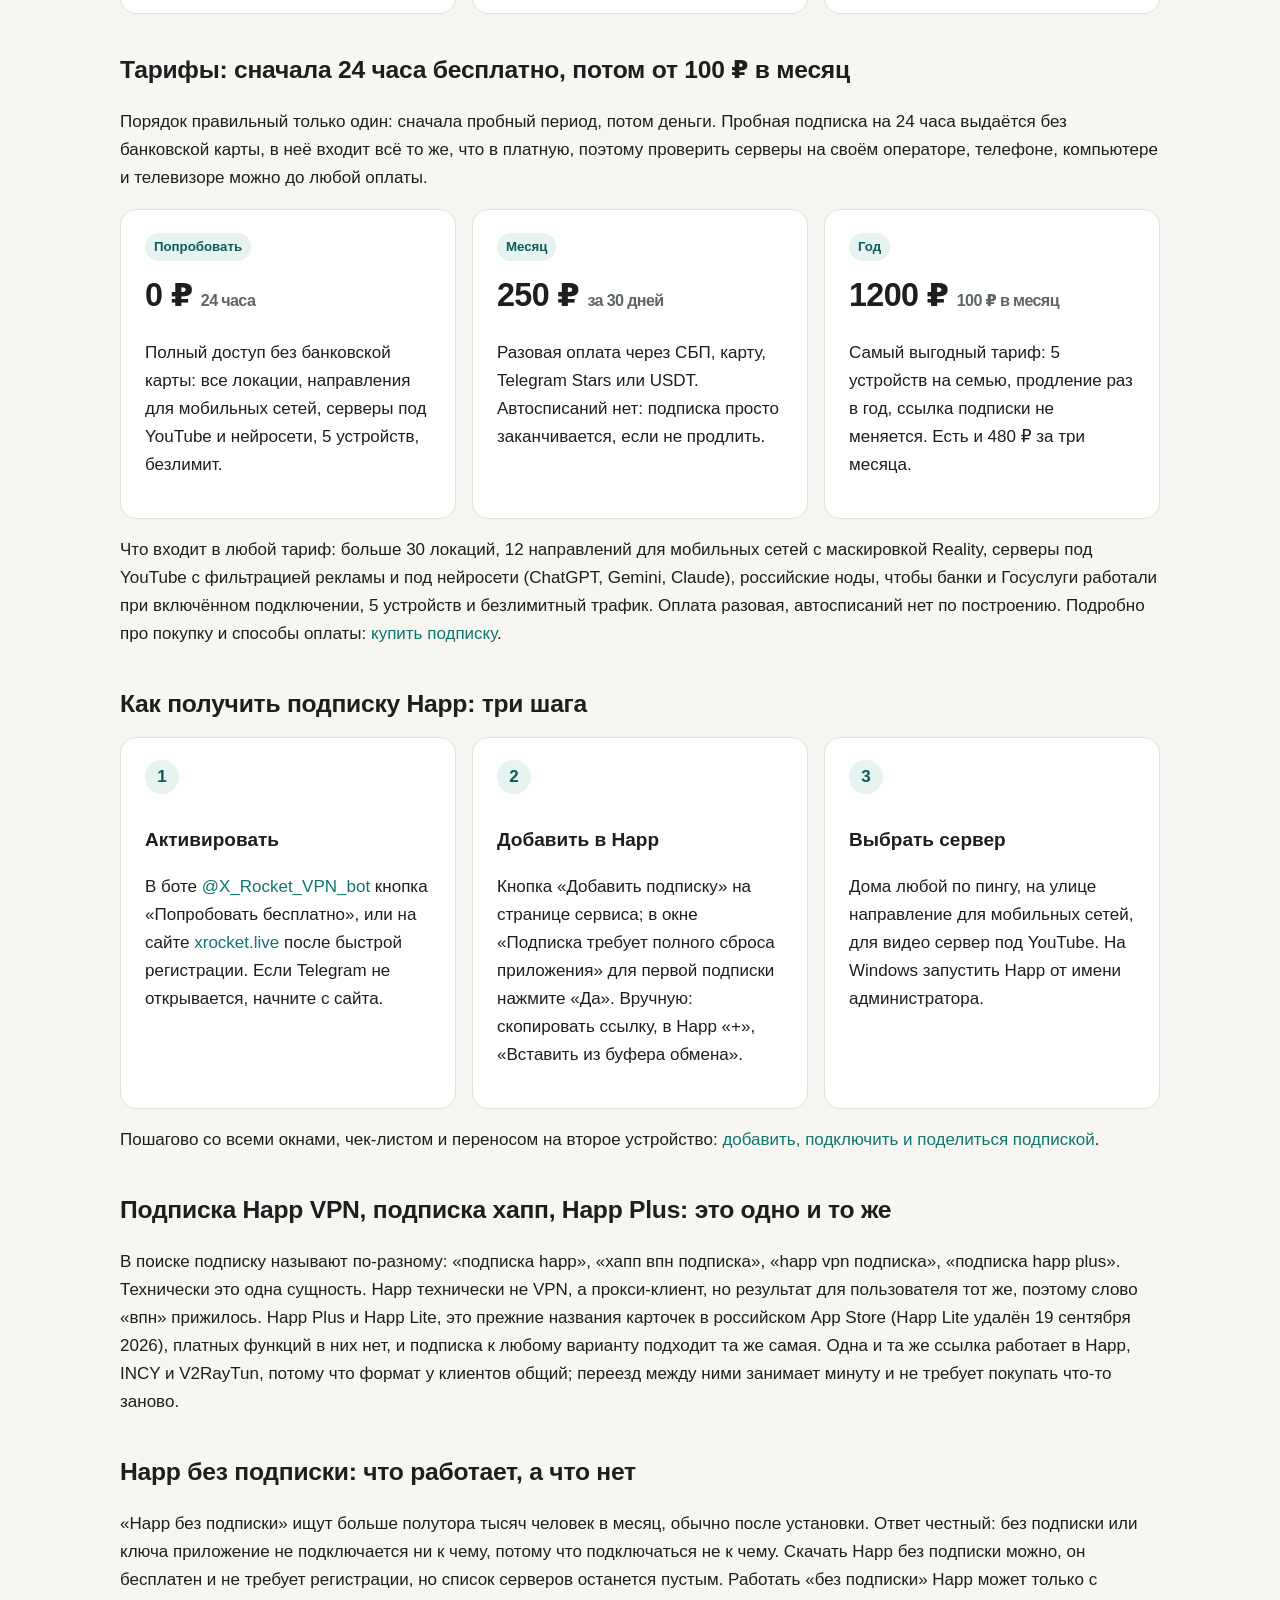
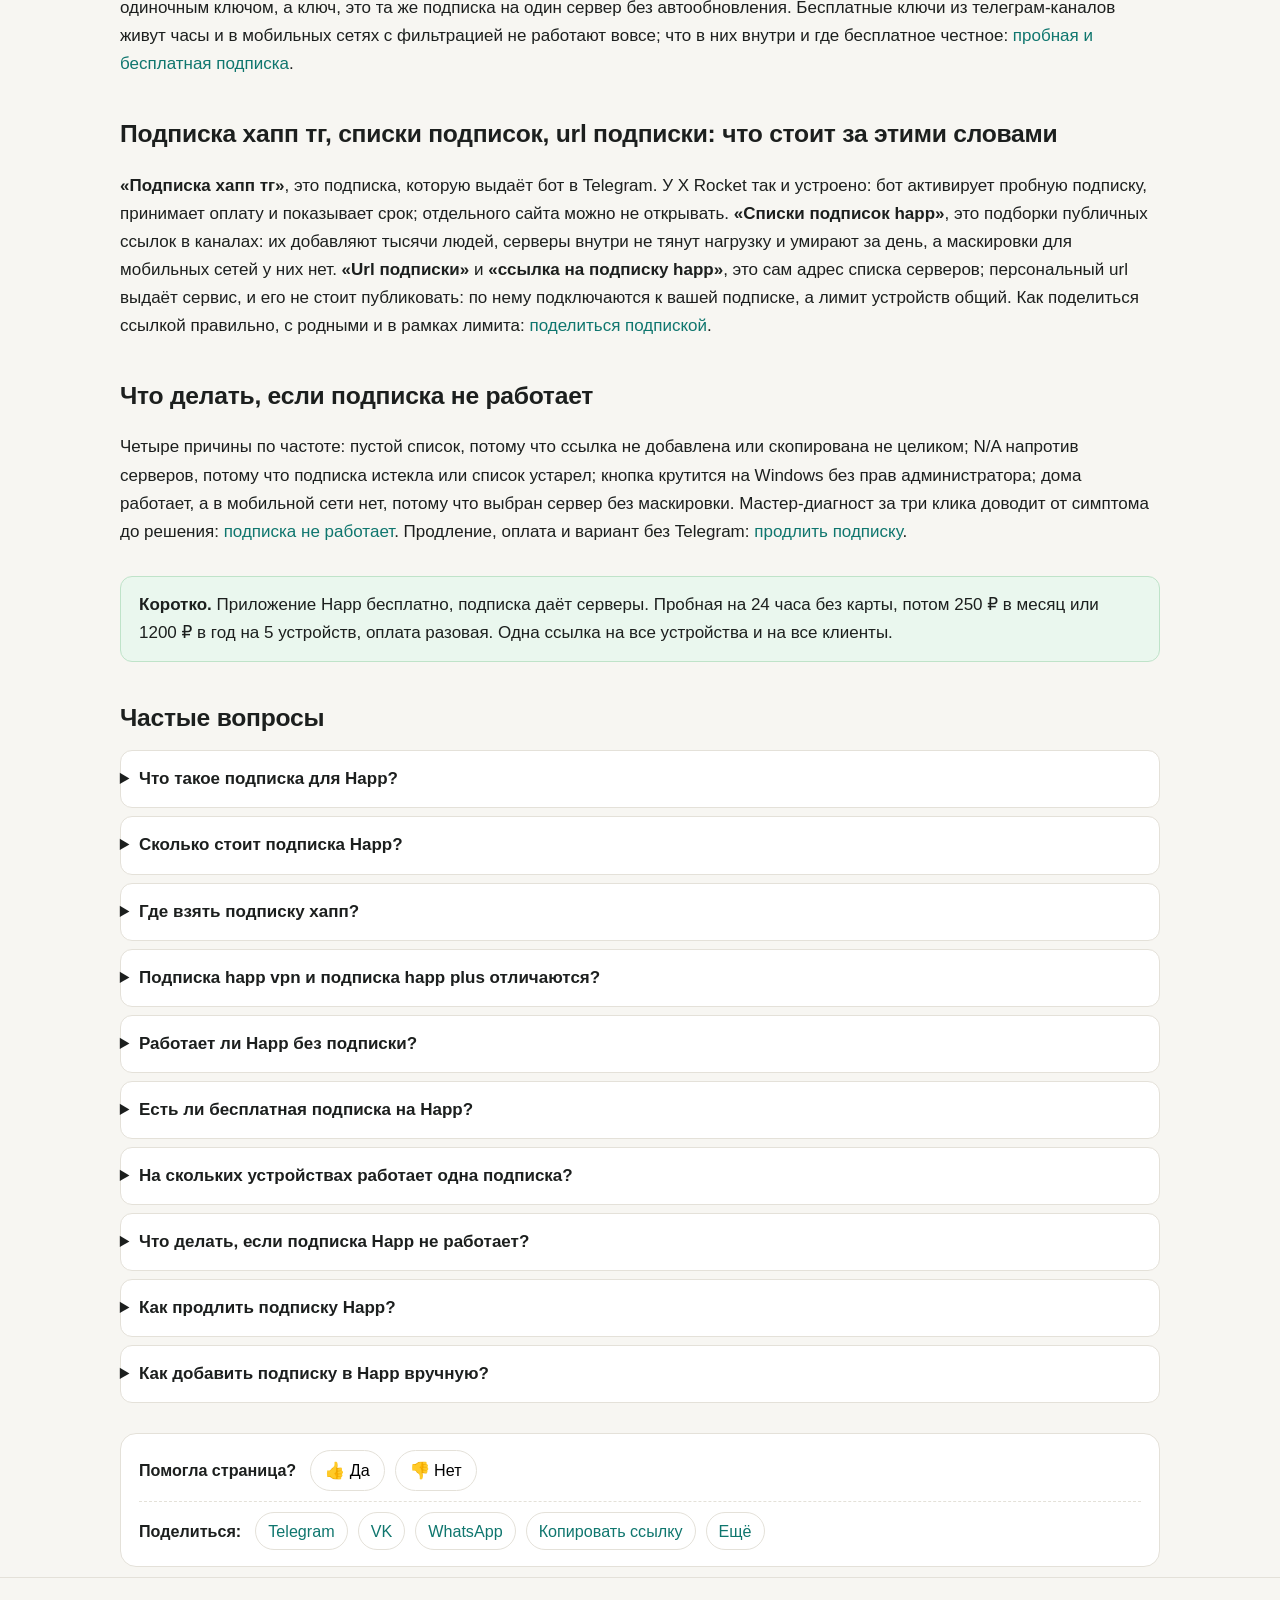
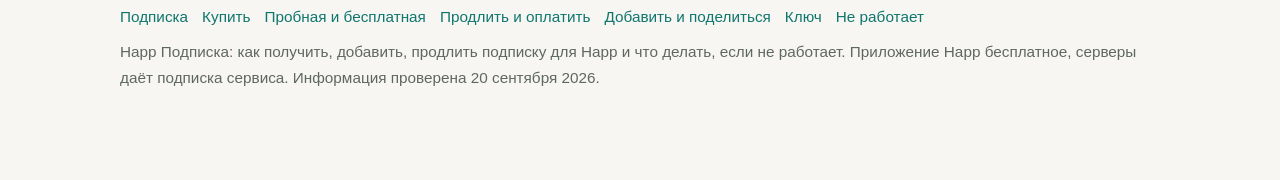
==== commit bc79e928: "Add files via upload" ====
--- a/index.html
+++ b/index.html
@@ -136,7 +136,7 @@
   <noscript><div><img src="https://mc.yandex.ru/watch/112789062" style="position:absolute; left:-9999px;" alt="" /></div></noscript>
   <!-- /Yandex.Metrika counter -->
 </head>
-<body data-site="https://xrocket.live/?utm_source=happ-podpiska&utm_medium=cta&utm_campaign=index">
+<body data-site="https://xrocket.live/?utm_source=happ-podpiska&utm_medium=cta&utm_campaign=index" data-ym="112789062">
 <header class="top">
   <div class="wrap">
     <a class="logo" href="/">happ<b>·</b>podpiska</a>
@@ -287,6 +287,11 @@
       </details>
     </div>
   </section>
+
+  <div class="fb" aria-label="Оценка статьи">
+    <div class="fb-row"><span class="fb-q">Помогла страница?</span><button type="button" class="fb-btn" data-v="yes">👍 Да</button><button type="button" class="fb-btn" data-v="no">👎 Нет</button><span class="fb-thanks"></span></div>
+    <div class="fb-row fb-share"><span class="fb-q">Поделиться:</span><a data-share="tg" href="https://t.me/share/url?url=https%3A%2F%2Fhapp-podpiska.online%2F&text=%D0%9F%D0%BE%D0%B4%D0%BF%D0%B8%D1%81%D0%BA%D0%B0%20Happ%3A%20%D0%BA%D0%B0%D0%BA%20%D0%BF%D0%BE%D0%BB%D1%83%D1%87%D0%B8%D1%82%D1%8C%2C%20%D1%81%D0%BA%D0%BE%D0%BB%D1%8C%D0%BA%D0%BE%20%D1%81%D1%82%D0%BE%D0%B8%D1%82%20%D0%B8%20%D0%BA%D0%B0%D0%BA%20%D0%B4%D0%BE%D0%B1%D0%B0%D0%B2%D0%B8%D1%82%D1%8C%20%D0%B7%D0%B0%20%D0%BC%D0%B8%D0%BD%D1%83%D1%82%D1%83%20%282026%29" target="_blank" rel="noopener">Telegram</a><a data-share="vk" href="https://vk.com/share.php?url=https%3A%2F%2Fhapp-podpiska.online%2F&title=%D0%9F%D0%BE%D0%B4%D0%BF%D0%B8%D1%81%D0%BA%D0%B0%20Happ%3A%20%D0%BA%D0%B0%D0%BA%20%D0%BF%D0%BE%D0%BB%D1%83%D1%87%D0%B8%D1%82%D1%8C%2C%20%D1%81%D0%BA%D0%BE%D0%BB%D1%8C%D0%BA%D0%BE%20%D1%81%D1%82%D0%BE%D0%B8%D1%82%20%D0%B8%20%D0%BA%D0%B0%D0%BA%20%D0%B4%D0%BE%D0%B1%D0%B0%D0%B2%D0%B8%D1%82%D1%8C%20%D0%B7%D0%B0%20%D0%BC%D0%B8%D0%BD%D1%83%D1%82%D1%83%20%282026%29" target="_blank" rel="noopener">VK</a><a data-share="wa" href="https://api.whatsapp.com/send?text=%D0%9F%D0%BE%D0%B4%D0%BF%D0%B8%D1%81%D0%BA%D0%B0%20Happ%3A%20%D0%BA%D0%B0%D0%BA%20%D0%BF%D0%BE%D0%BB%D1%83%D1%87%D0%B8%D1%82%D1%8C%2C%20%D1%81%D0%BA%D0%BE%D0%BB%D1%8C%D0%BA%D0%BE%20%D1%81%D1%82%D0%BE%D0%B8%D1%82%20%D0%B8%20%D0%BA%D0%B0%D0%BA%20%D0%B4%D0%BE%D0%B1%D0%B0%D0%B2%D0%B8%D1%82%D1%8C%20%D0%B7%D0%B0%20%D0%BC%D0%B8%D0%BD%D1%83%D1%82%D1%83%20%282026%29%0Ahttps%3A%2F%2Fhapp-podpiska.online%2F" target="_blank" rel="noopener">WhatsApp</a><a data-share="copy" href="#">Копировать ссылку</a><a data-share="native" href="#" hidden>Ещё</a></div>
+  </div>
 </main>
 
 <footer>
@@ -376,5 +381,6 @@
 })();
 
 </script>
+<script src="/feedback.js" defer></script>
 </body>
 </html>
--- a/styles.css
+++ b/styles.css
@@ -91,3 +91,15 @@
 .kres{margin-top:10px;font-size:.95em}
 .kres .row{display:flex;gap:10px;padding:6px 0;border-bottom:1px dashed var(--line)}
 .kres .row b{min-width:130px}
+
+/* оценка и поделиться */
+.fb{margin:30px 0 10px;padding:16px 18px;border:1px solid var(--line);border-radius:var(--radius);background:#fff;font-size:.95em}
+.fb-row{display:flex;flex-wrap:wrap;align-items:center;gap:10px}
+.fb-row+.fb-row{margin-top:10px;padding-top:10px;border-top:1px dashed var(--line)}
+.fb-q{font-weight:700;margin-right:4px}
+.fb-btn{cursor:pointer;font:inherit;border:1.5px solid var(--line);background:#fff;border-radius:999px;padding:6px 14px}
+.fb-btn:hover{border-color:var(--accent)}
+.fb-done .fb-btn{display:none}
+.fb-thanks{color:var(--muted)}
+.fb-share a{display:inline-block;padding:5px 12px;border:1.5px solid var(--line);border-radius:999px;background:#fff;text-decoration:none}
+.fb-share a:hover{border-color:var(--accent);text-decoration:none}
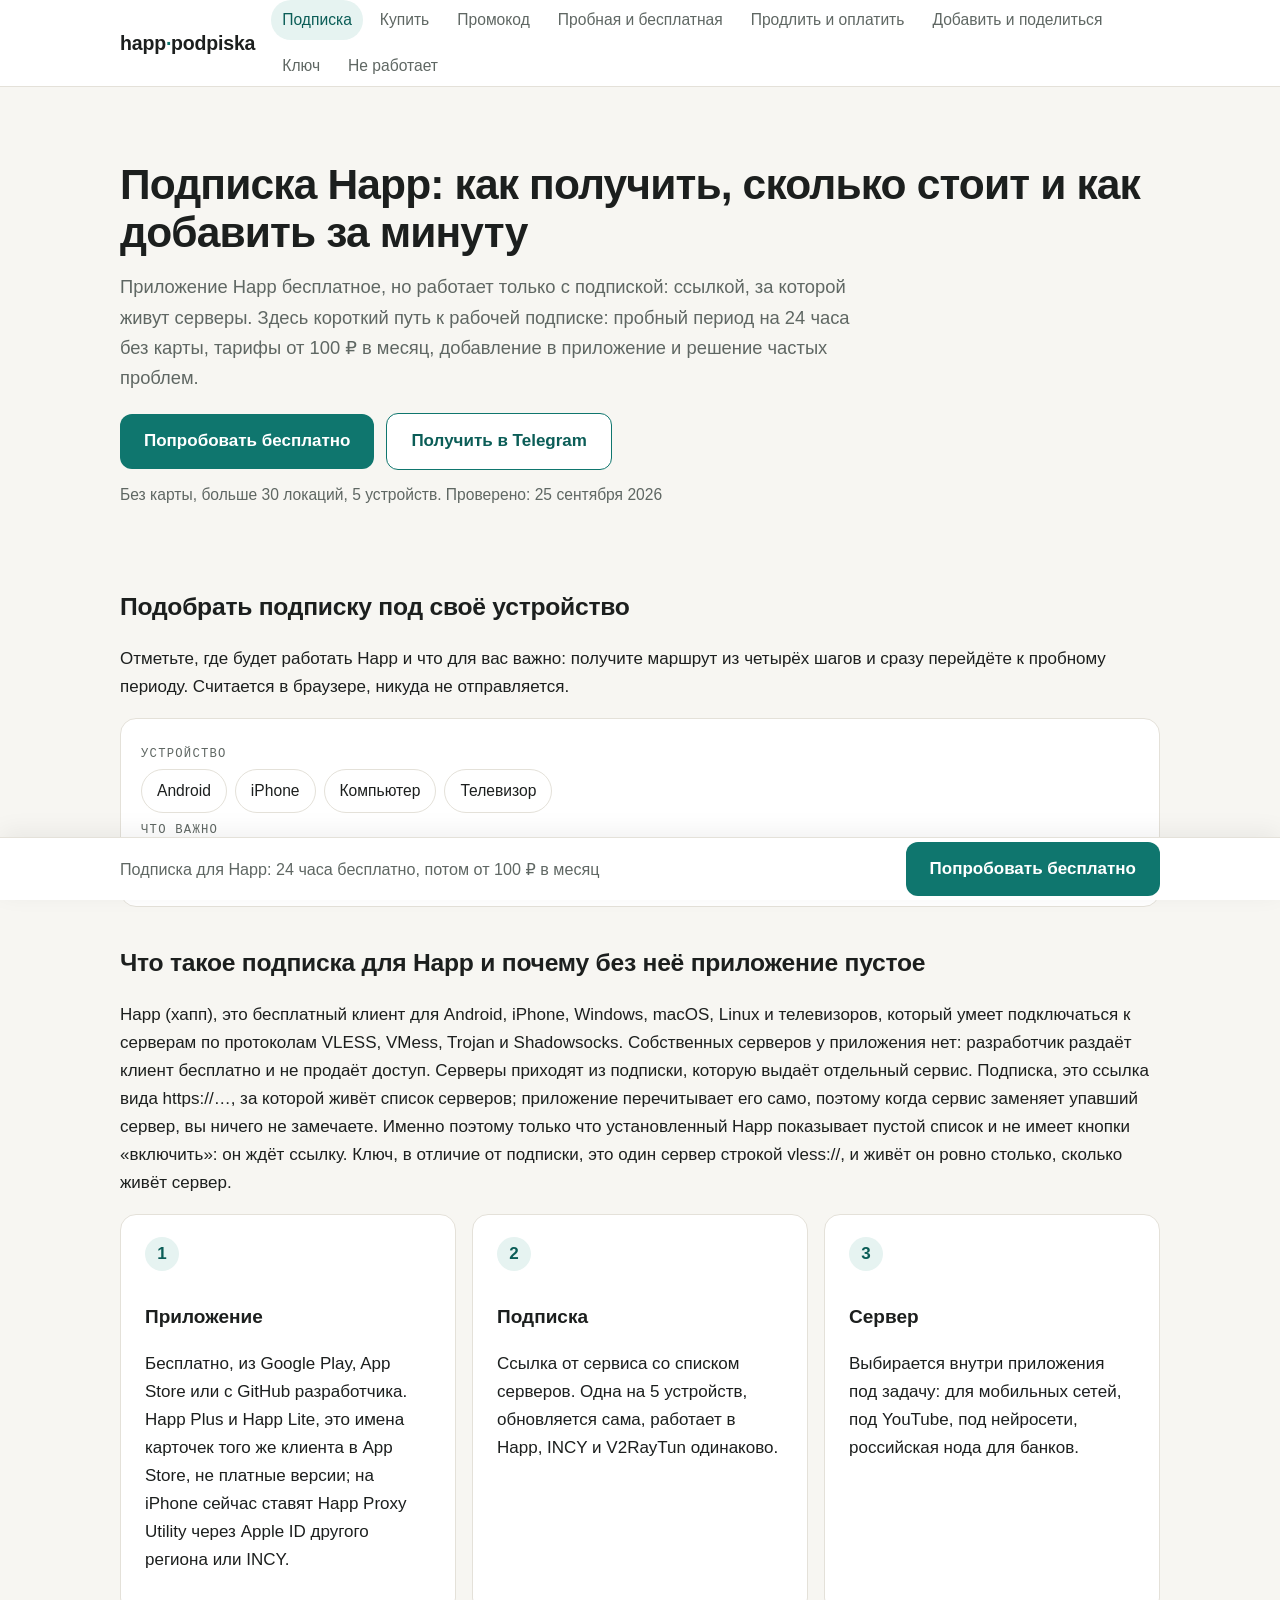
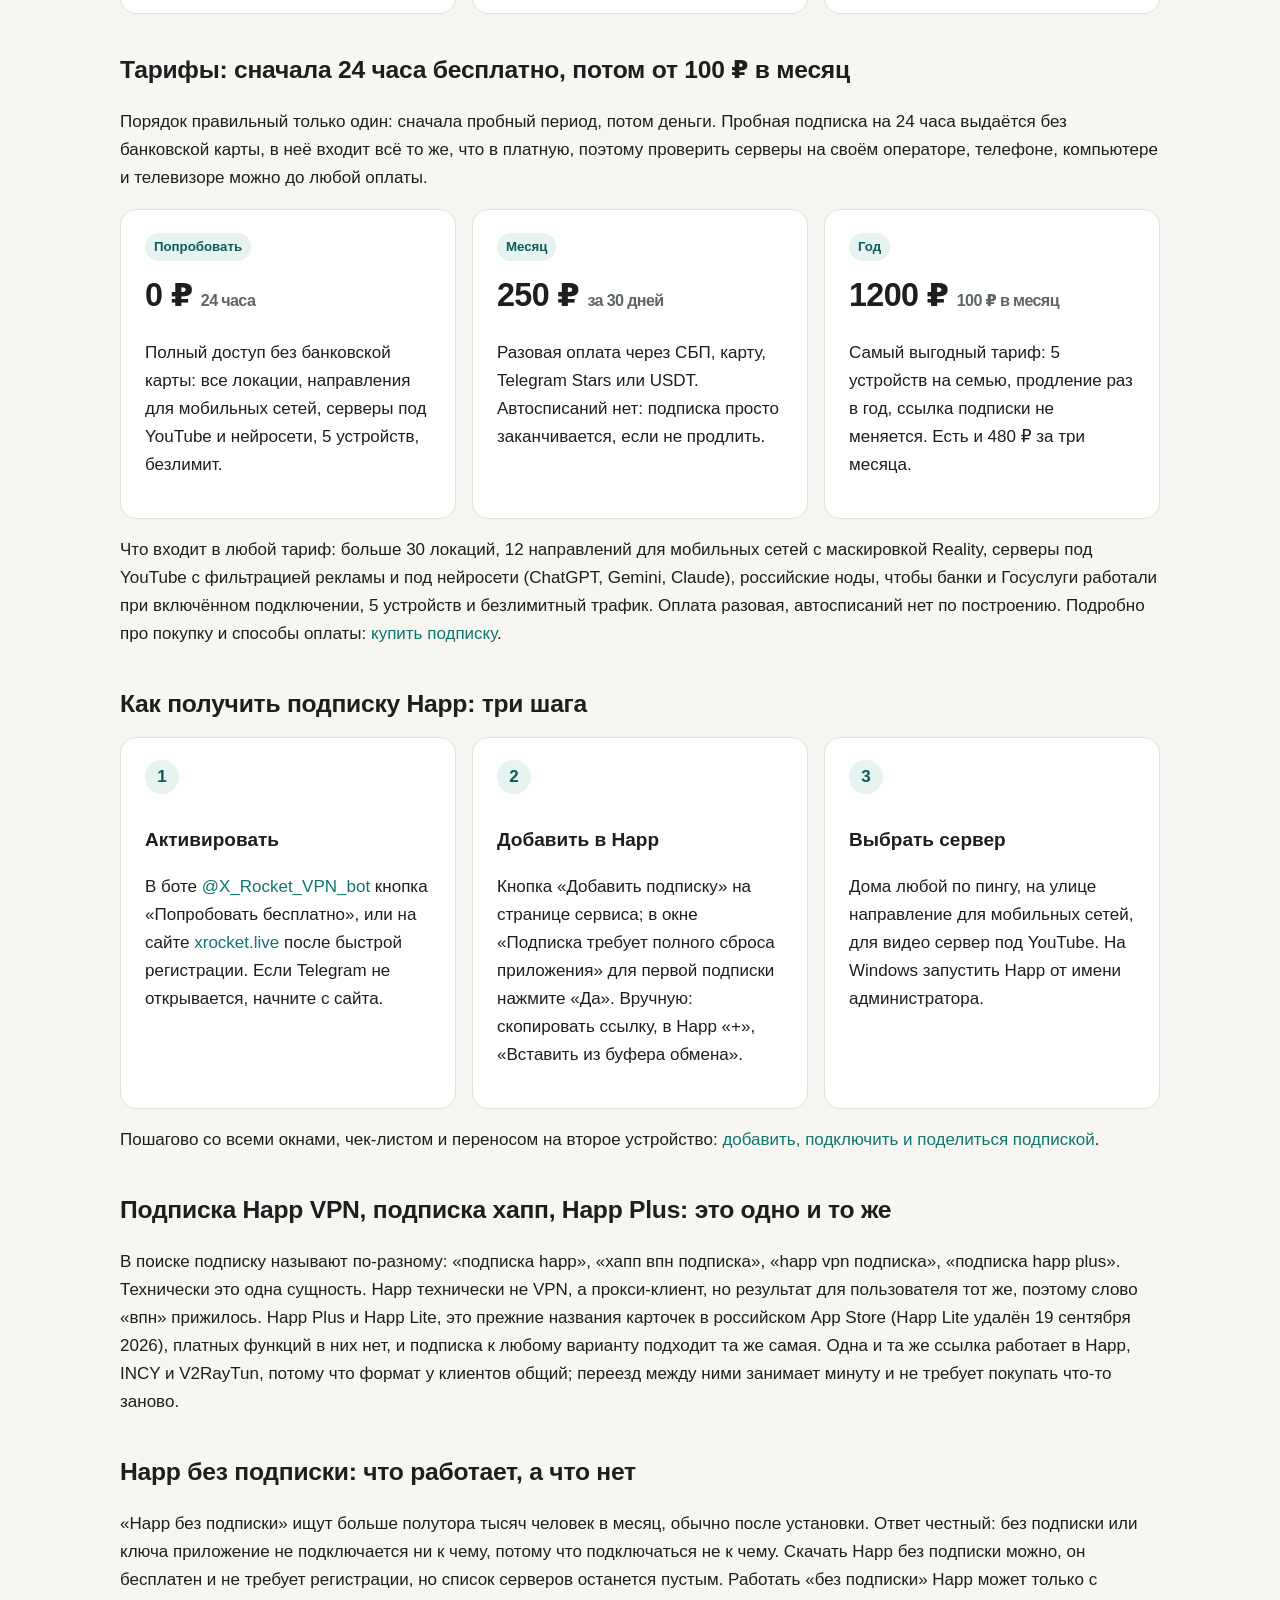
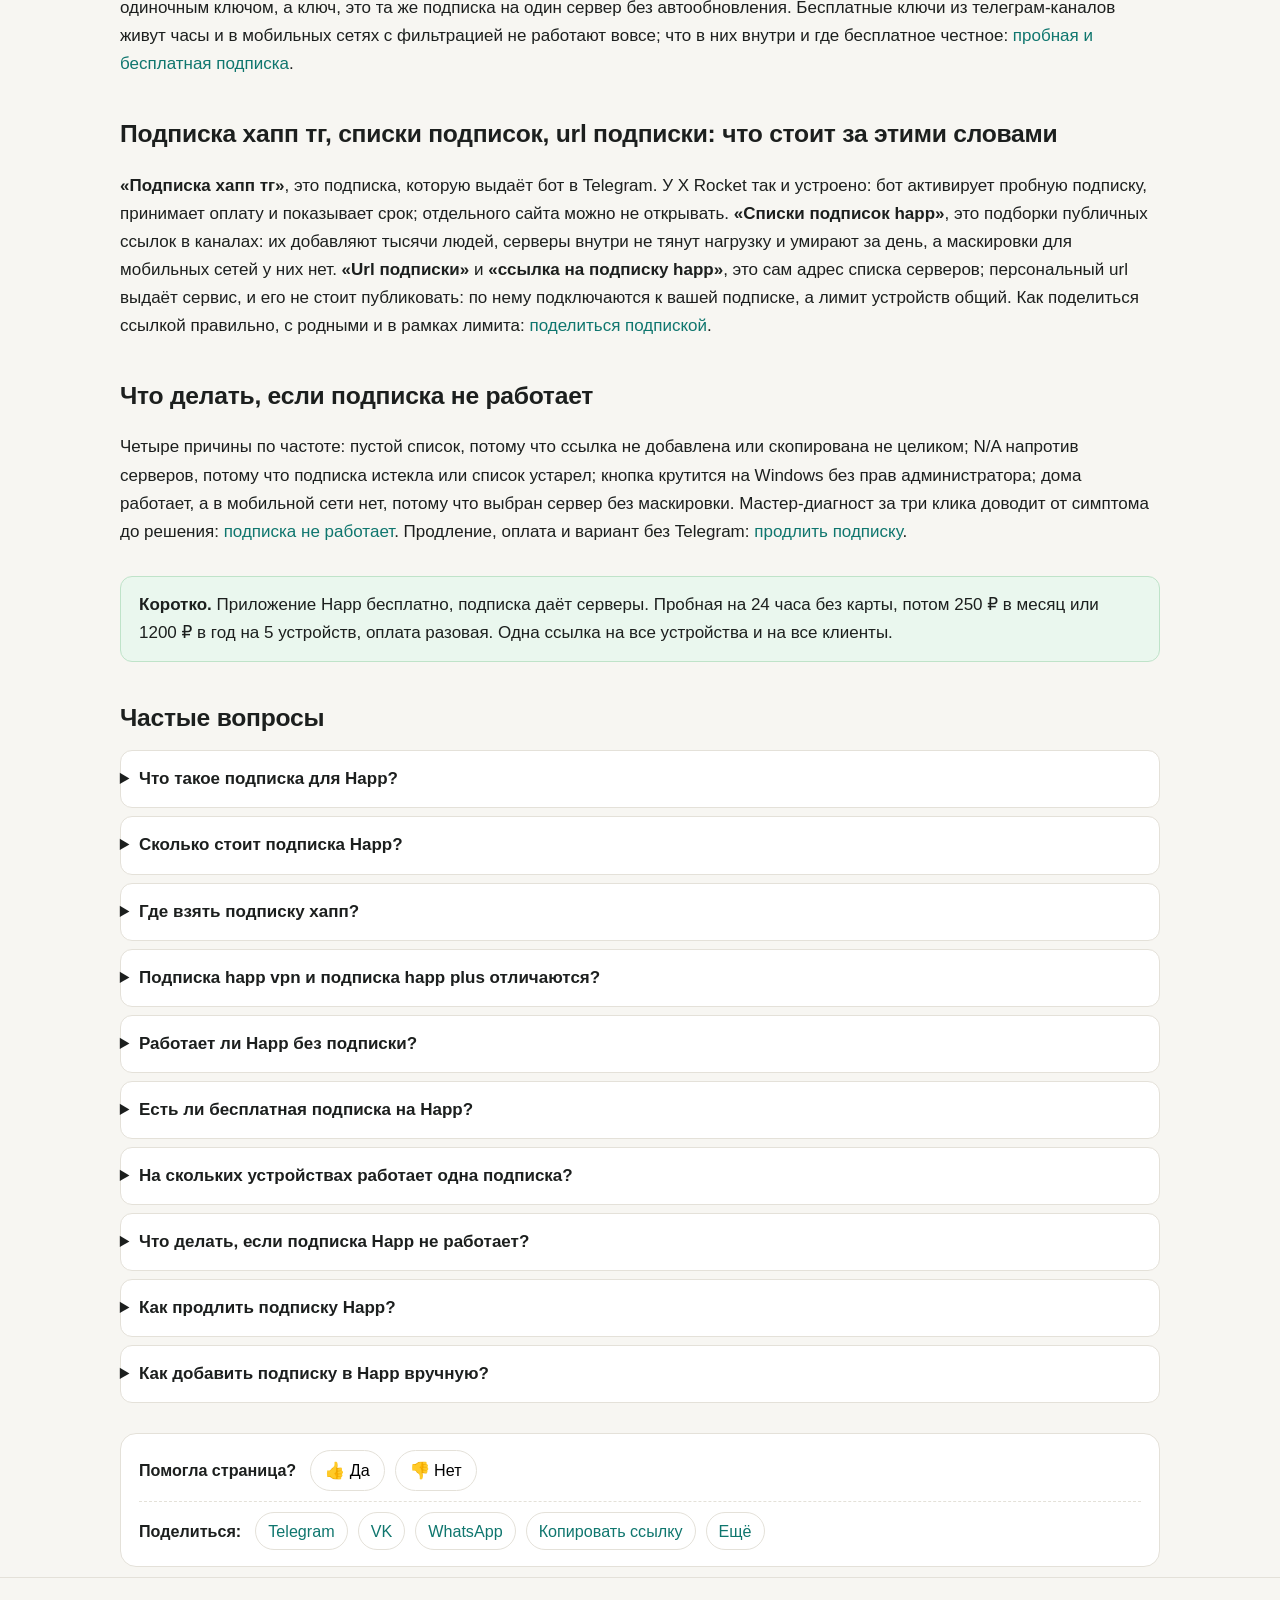
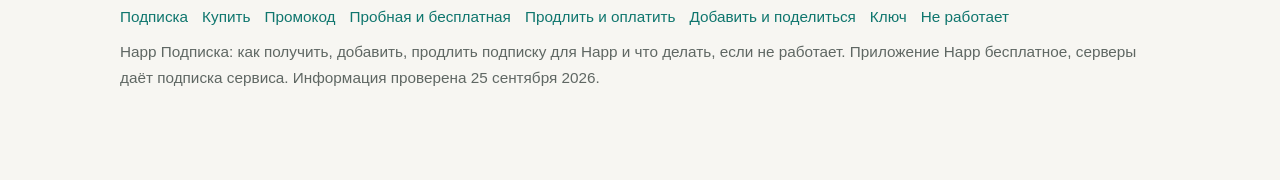
==== commit 48892cfa: "Add files via upload" ====
--- a/index.html
+++ b/index.html
@@ -3,6 +3,7 @@
 <head>
   <meta charset="utf-8">
   <meta name="viewport" content="width=device-width, initial-scale=1">
+  <meta name="robots" content="index, follow, max-snippet:-1, max-image-preview:large">
   <title>Подписка Happ: как получить, сколько стоит и как добавить за минуту (2026)</title>
   <meta name="description" content="Подписка для Happ (хапп впн подписка): что это и почему приложение без неё пустое · тарифы: пробная 24 часа без карты, 250 ₽ в месяц, 1200 ₽ в год · как получить в боте или на сайте · как добавить · happ plus и happ vpn подписка, это одно · happ без подписки · не работает.">
   <link rel="canonical" href="https://happ-podpiska.online/">
@@ -25,8 +26,8 @@
   "name": "Подписка Happ: как получить, сколько стоит и как добавить за минуту (2026)",
   "description": "Подписка для Happ (хапп впн подписка): что это и почему приложение без неё пустое · тарифы: пробная 24 часа без карты, 250 ₽ в месяц, 1200 ₽ в год · как получить в боте или на сайте · как добавить · happ plus и happ vpn подписка, это одно · happ без подписки · не работает.",
   "url": "https://happ-podpiska.online/",
-  "datePublished": "2026-09-20",
-  "dateModified": "2026-09-20",
+  "datePublished": "2026-09-25",
+  "dateModified": "2026-09-25",
   "inLanguage": "ru",
   "isPartOf": {
     "@type": "WebSite",
@@ -143,6 +144,7 @@
     <nav class="main" aria-label="Разделы">
       <a href="/" aria-current="page">Подписка</a>
       <a href="/kupit">Купить</a>
+      <a href="/promokod">Промокод</a>
       <a href="/besplatno">Пробная и бесплатная</a>
       <a href="/prodlit">Продлить и оплатить</a>
       <a href="/podelitsya">Добавить и поделиться</a>
@@ -159,7 +161,7 @@
     <div class="cta-row">
       <a class="btn" href="https://xrocket.live/?utm_source=happ-podpiska&utm_medium=cta&utm_campaign=index" target="_blank" rel="noopener" onclick="goal('site_click')">Попробовать бесплатно</a>
       <a class="btn ghost" href="https://t.me/X_Rocket_VPN_bot?start=ref-b-2" target="_blank" rel="noopener" onclick="goal('bot_click')">Получить в Telegram</a>
-      <span class="note">Без карты, больше 30 локаций, 5 устройств. Проверено: 20 сентября 2026</span>
+      <span class="note">Без карты, больше 30 локаций, 5 устройств. Проверено: 25 сентября 2026</span>
     </div>
   </section>
 
@@ -299,13 +301,14 @@
     <div class="links">
       <a href="/">Подписка</a>
       <a href="/kupit">Купить</a>
+      <a href="/promokod">Промокод</a>
       <a href="/besplatno">Пробная и бесплатная</a>
       <a href="/prodlit">Продлить и оплатить</a>
       <a href="/podelitsya">Добавить и поделиться</a>
       <a href="/klyuch">Ключ</a>
       <a href="/ne-rabotaet">Не работает</a>
     </div>
-    <div>Happ Подписка: как получить, добавить, продлить подписку для Happ и что делать, если не работает. Приложение Happ бесплатное, серверы даёт подписка сервиса. Информация проверена 20 сентября 2026.</div>
+    <div>Happ Подписка: как получить, добавить, продлить подписку для Happ и что делать, если не работает. Приложение Happ бесплатное, серверы даёт подписка сервиса. Информация проверена 25 сентября 2026.</div>
   </div>
 </footer>
 
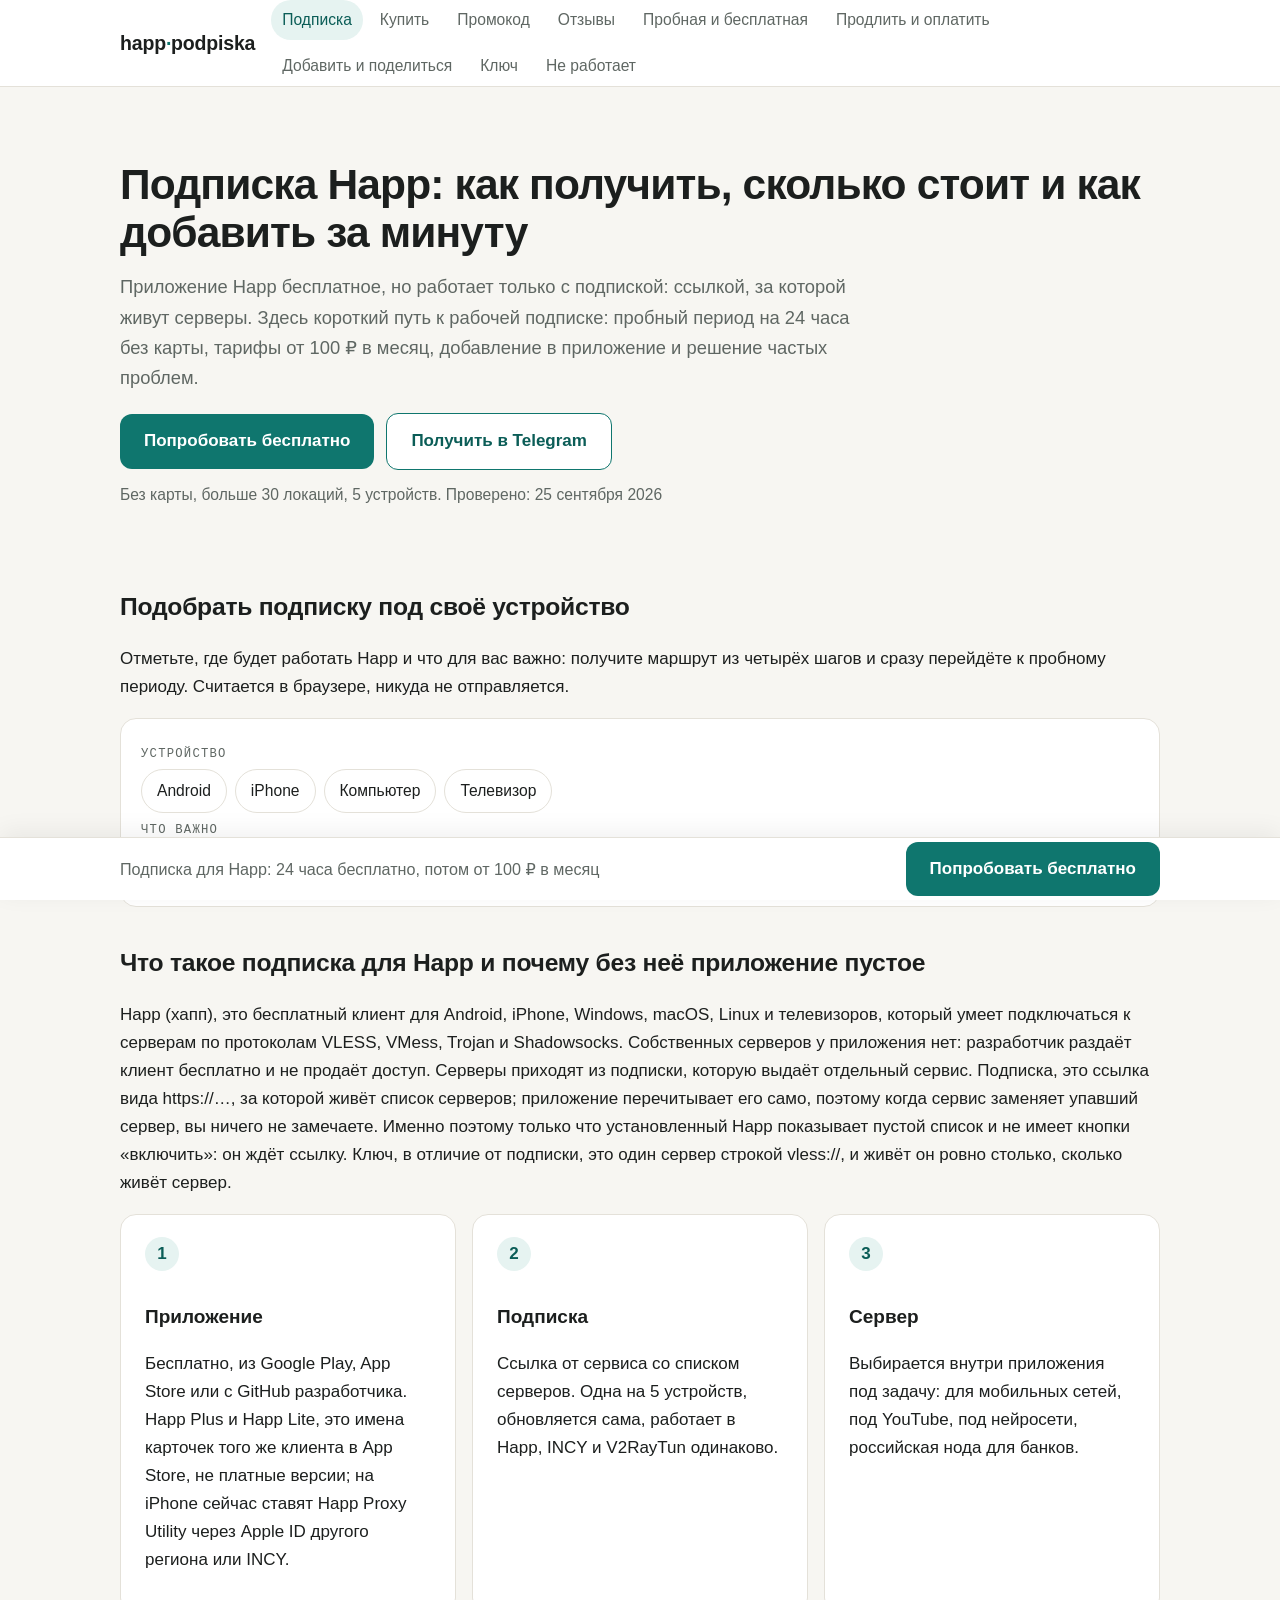
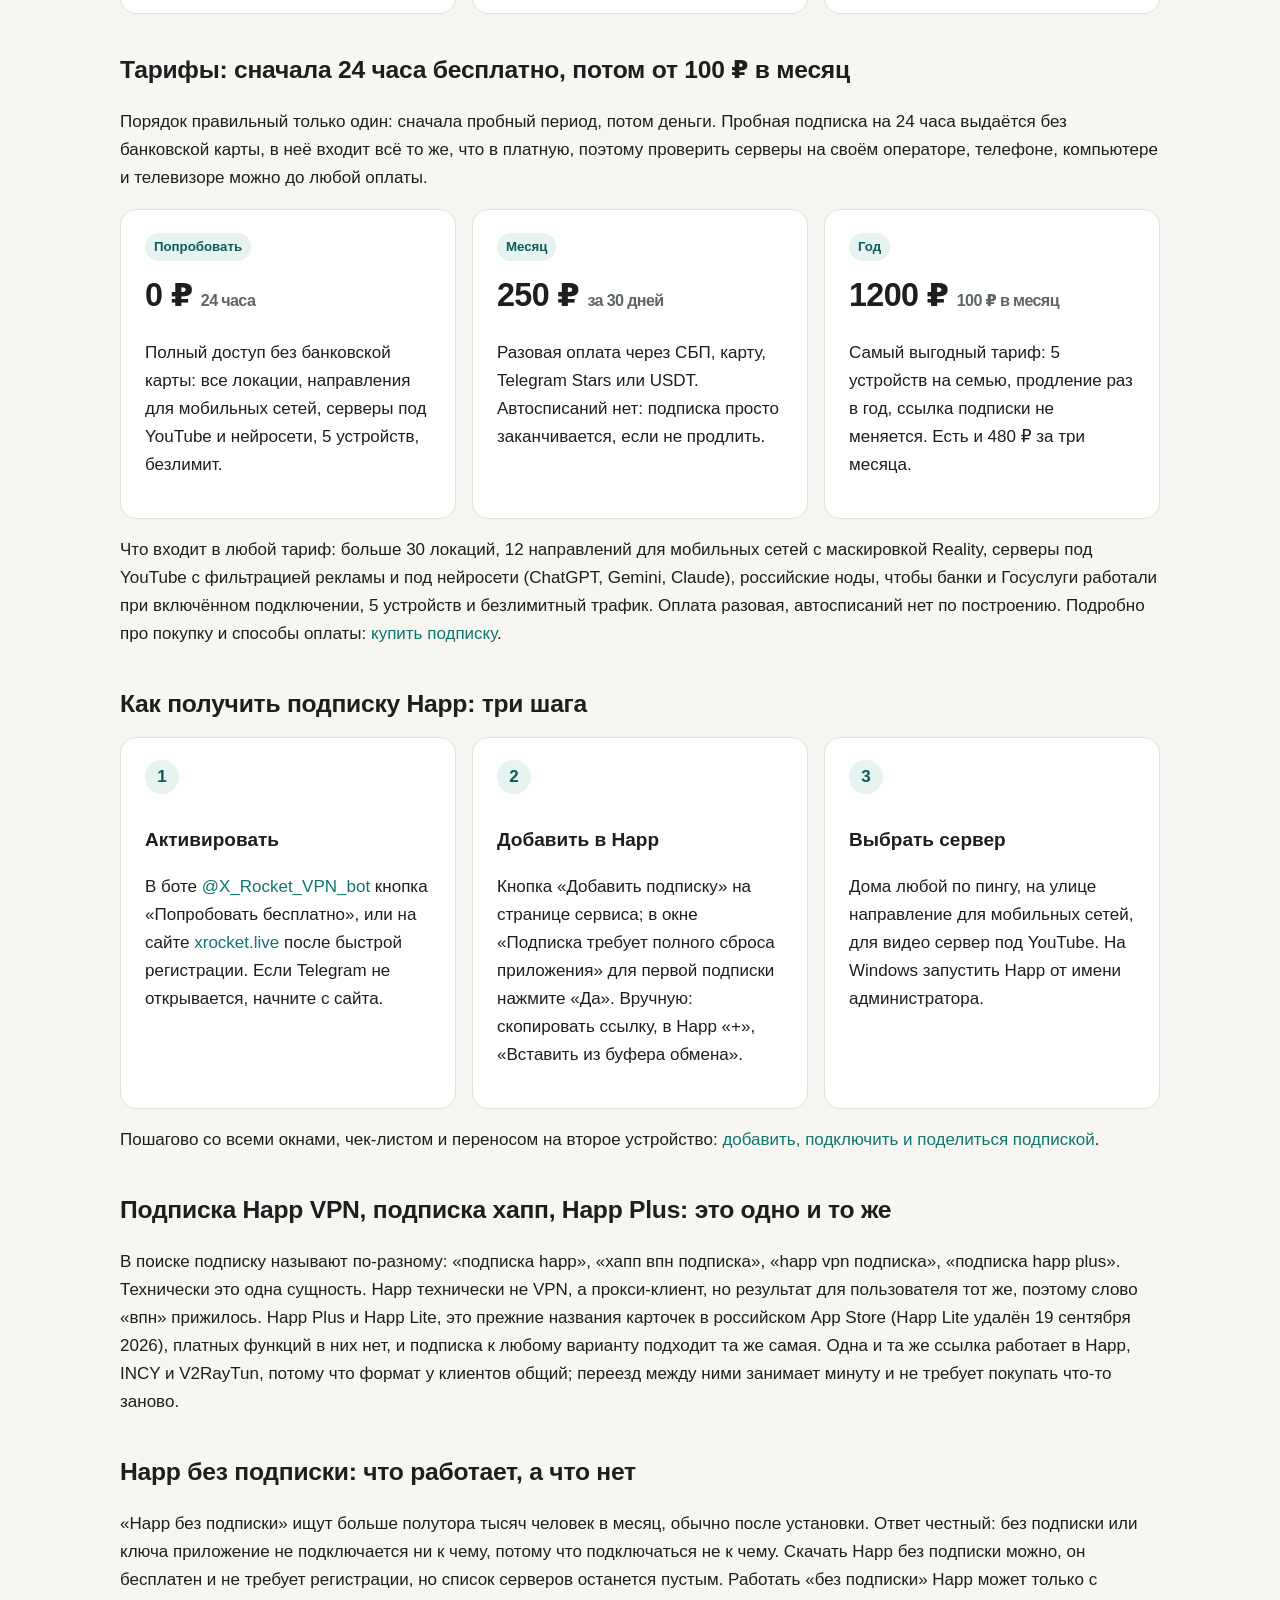
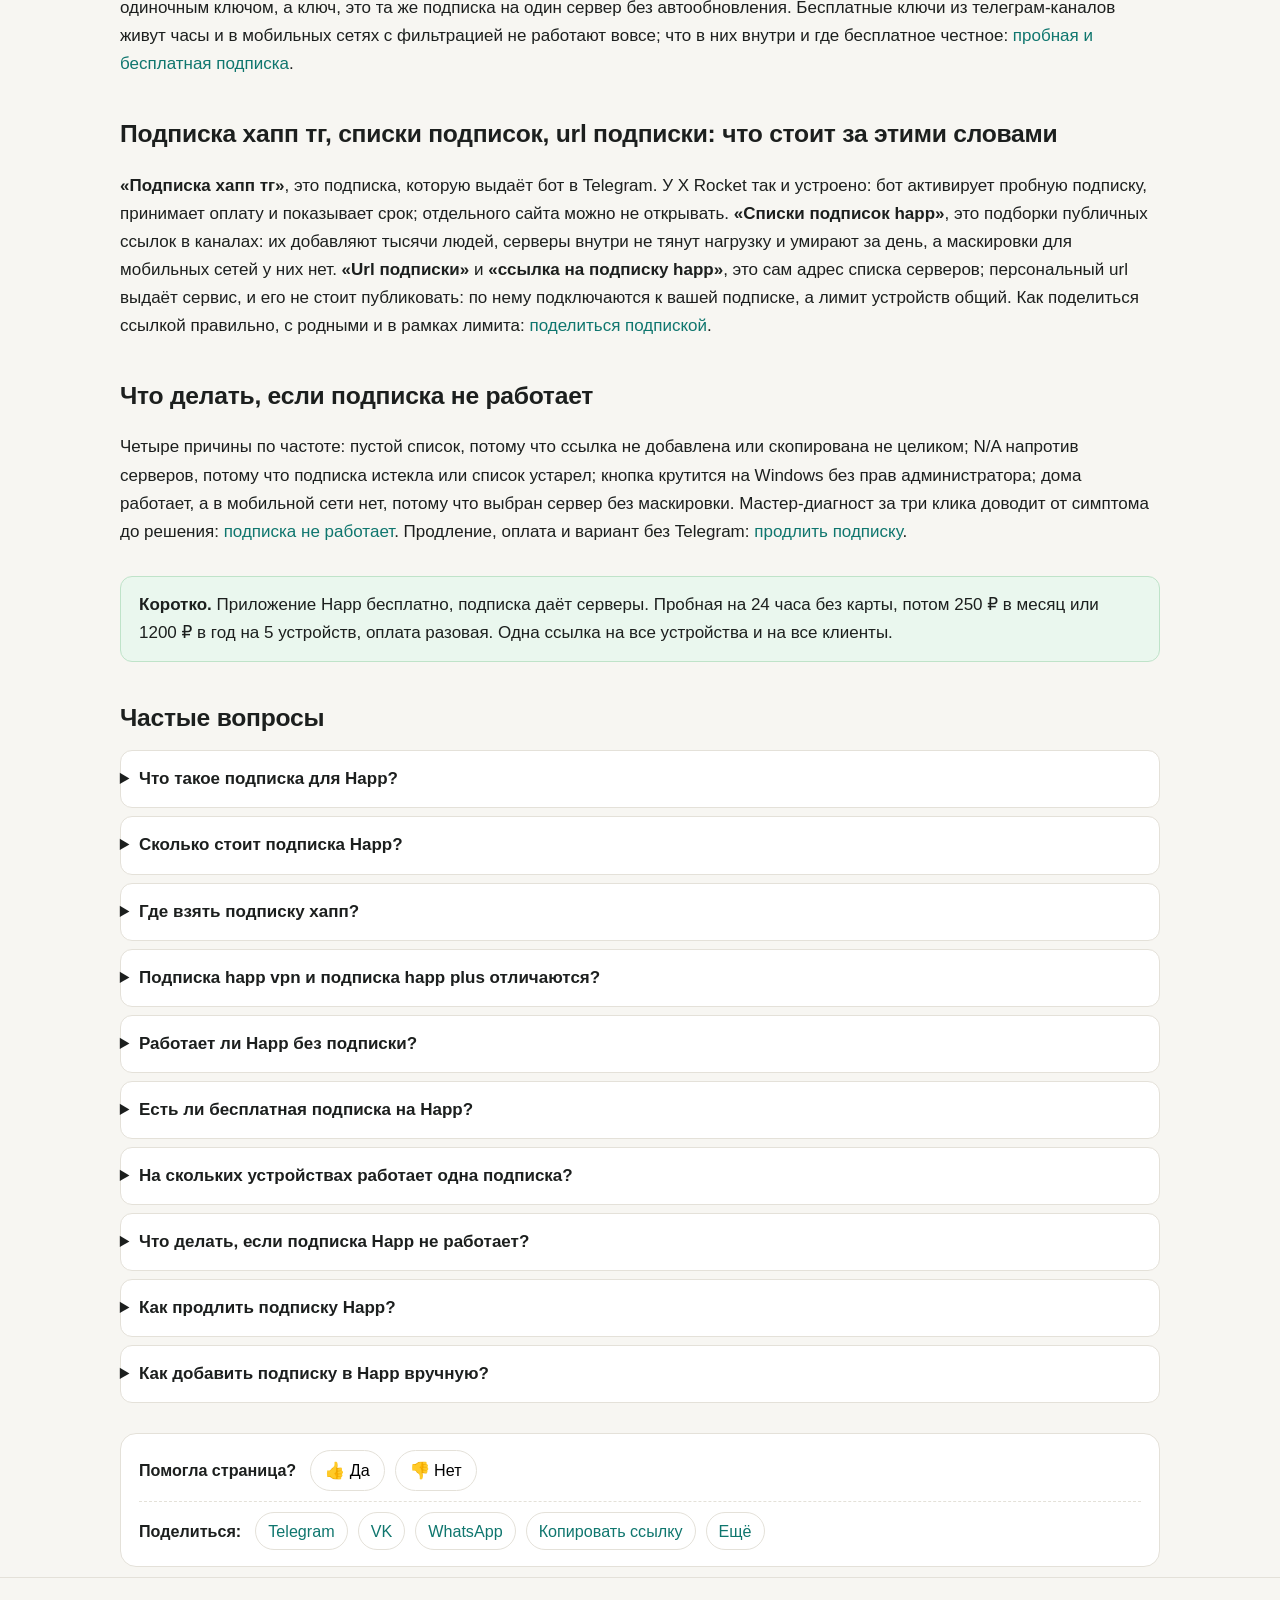
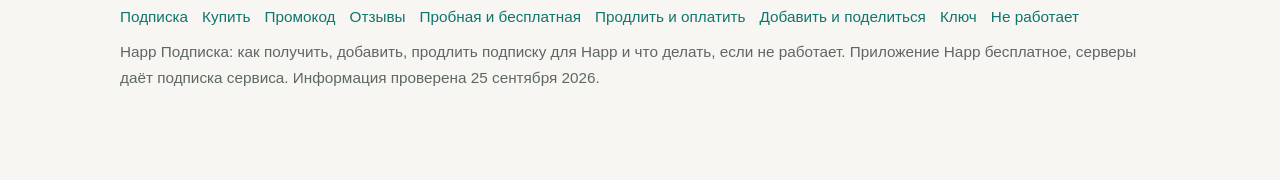
==== commit f79b5c27: "Add files via upload" ====
--- a/index.html
+++ b/index.html
@@ -145,6 +145,7 @@
       <a href="/" aria-current="page">Подписка</a>
       <a href="/kupit">Купить</a>
       <a href="/promokod">Промокод</a>
+      <a href="/otzyvy">Отзывы</a>
       <a href="/besplatno">Пробная и бесплатная</a>
       <a href="/prodlit">Продлить и оплатить</a>
       <a href="/podelitsya">Добавить и поделиться</a>
@@ -302,6 +303,7 @@
       <a href="/">Подписка</a>
       <a href="/kupit">Купить</a>
       <a href="/promokod">Промокод</a>
+      <a href="/otzyvy">Отзывы</a>
       <a href="/besplatno">Пробная и бесплатная</a>
       <a href="/prodlit">Продлить и оплатить</a>
       <a href="/podelitsya">Добавить и поделиться</a>
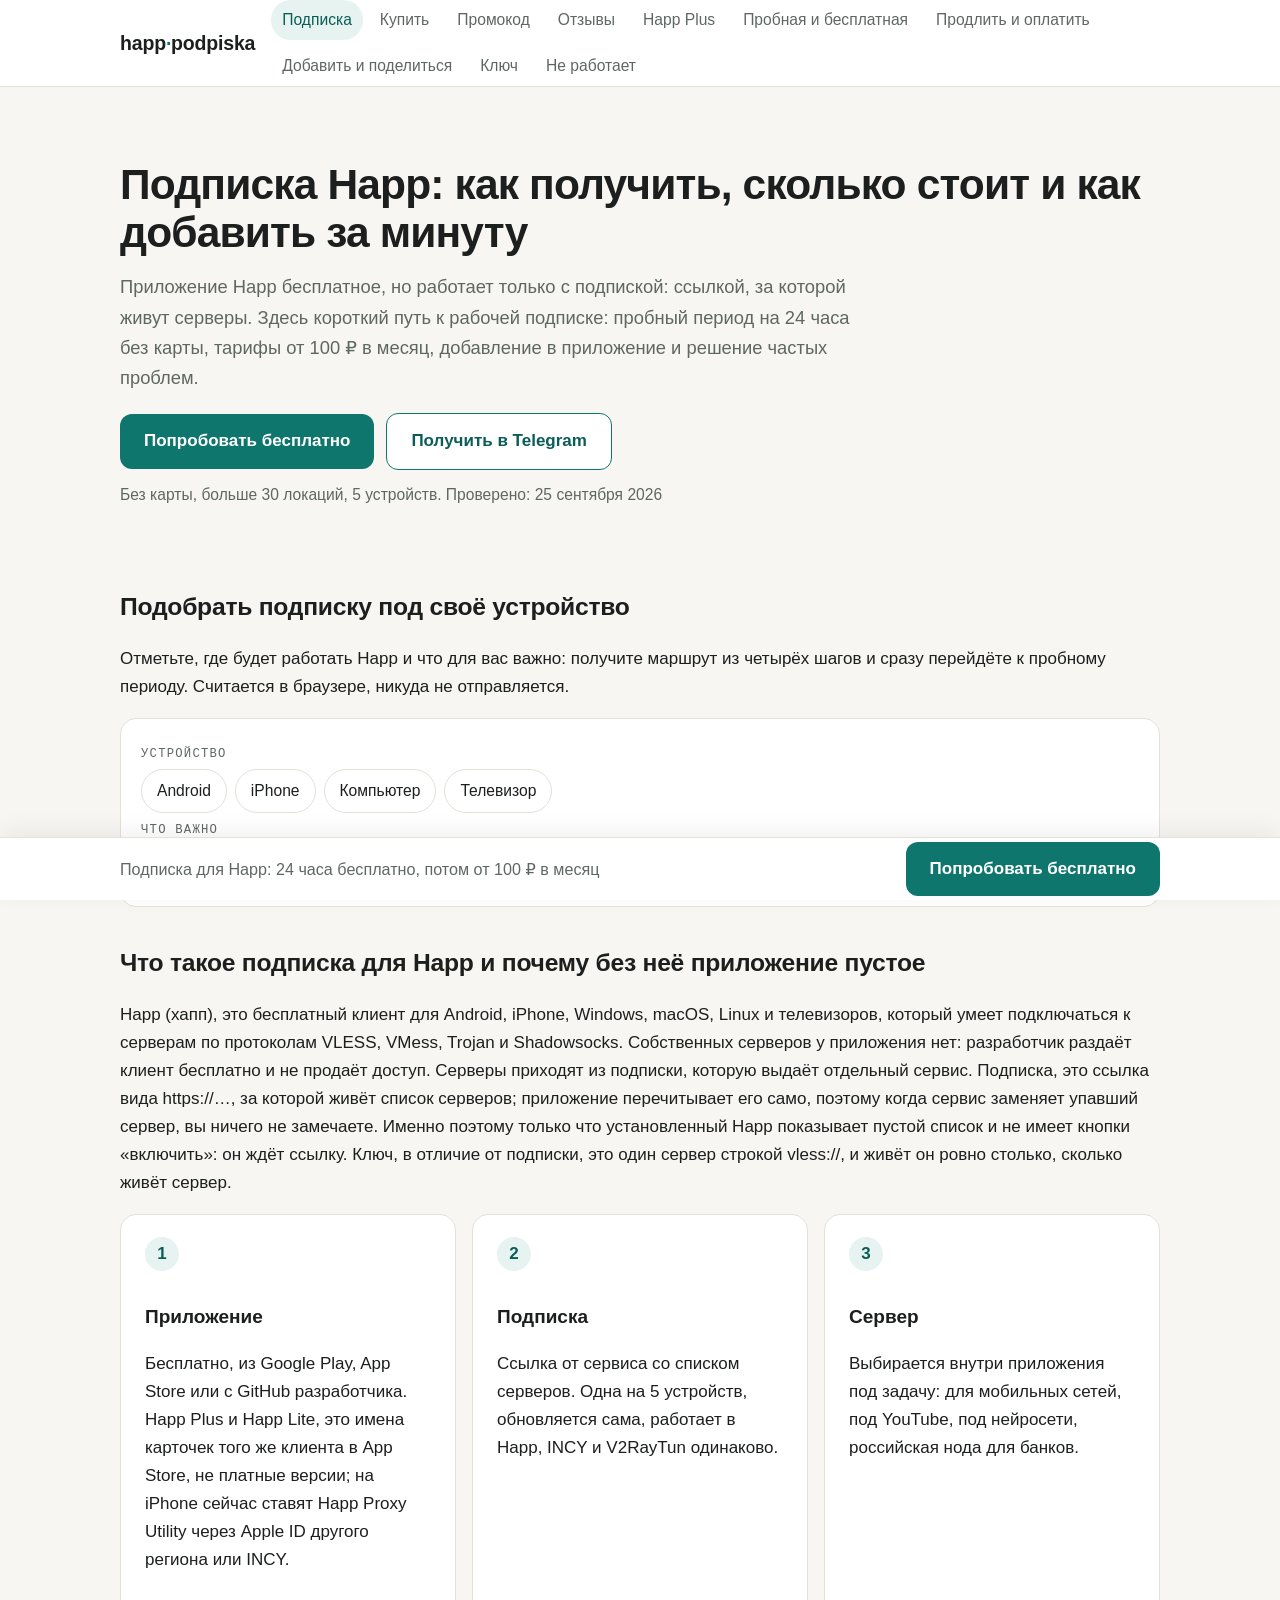
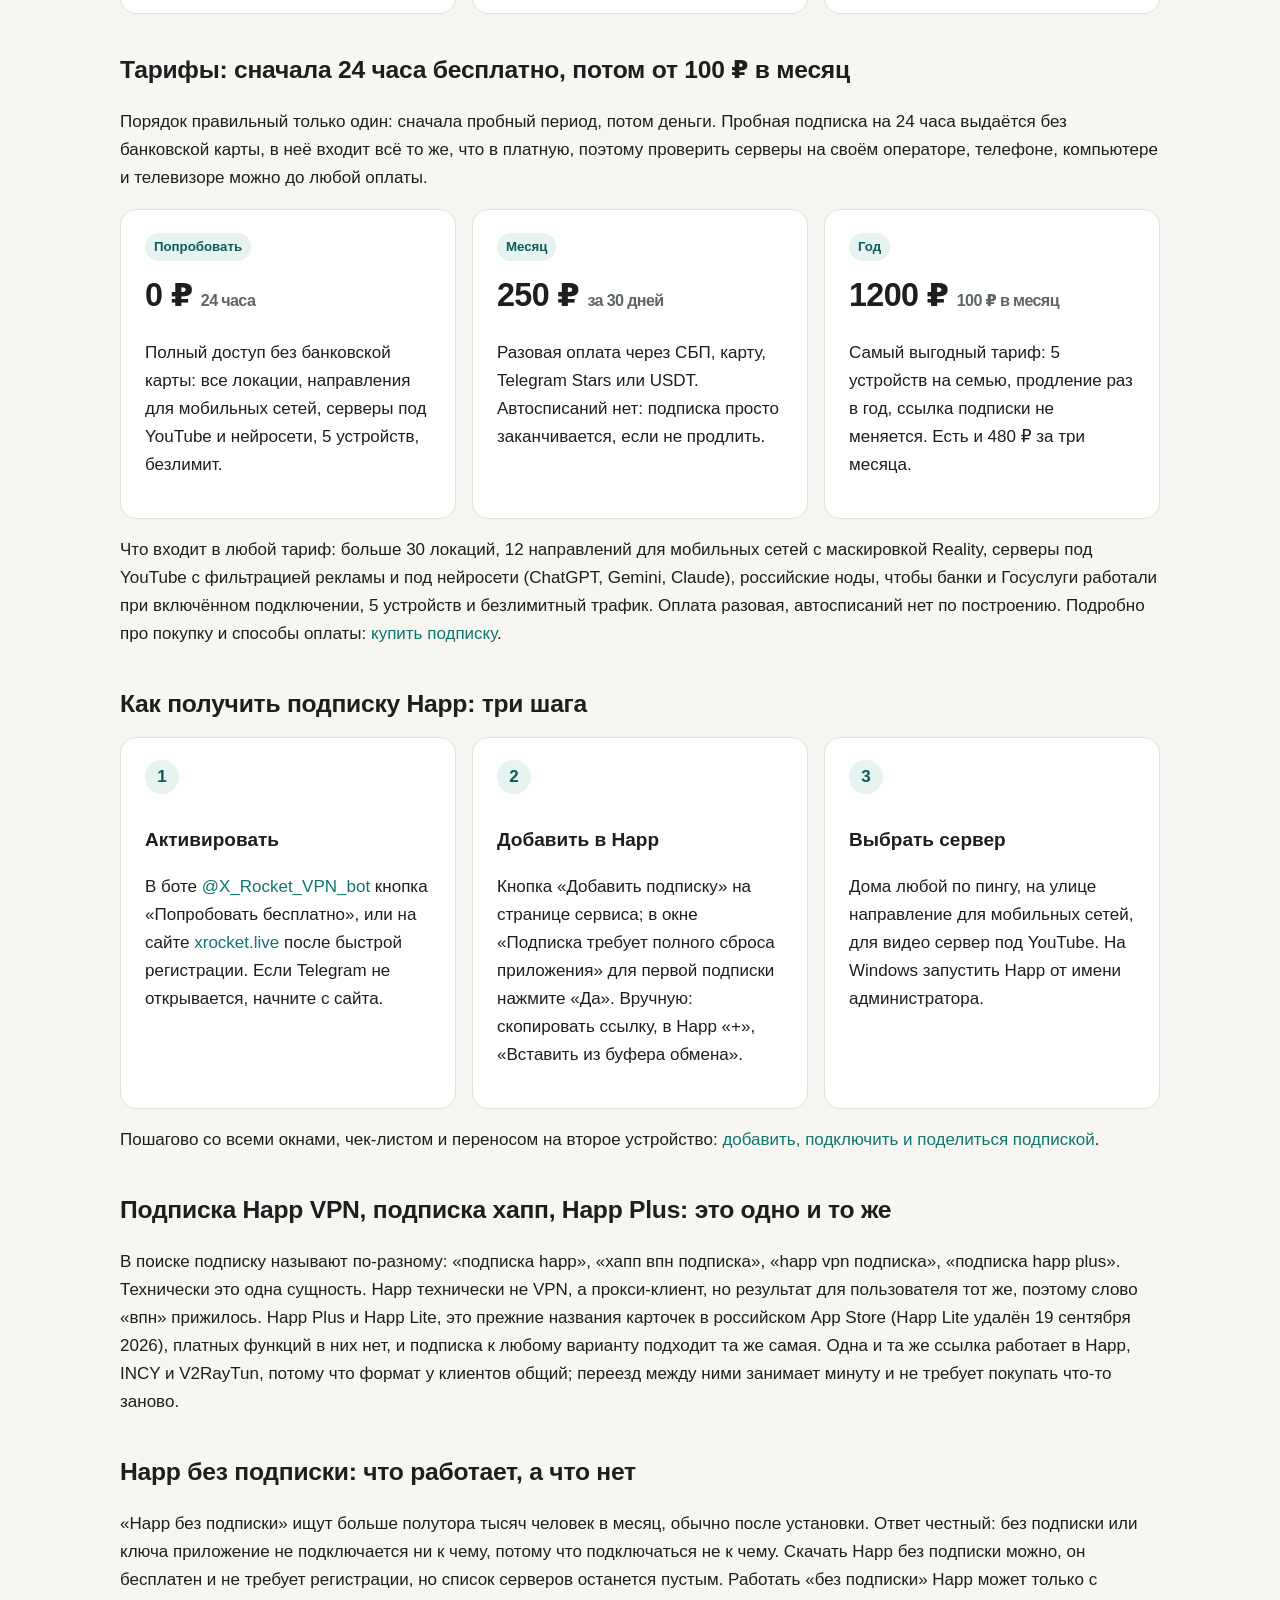
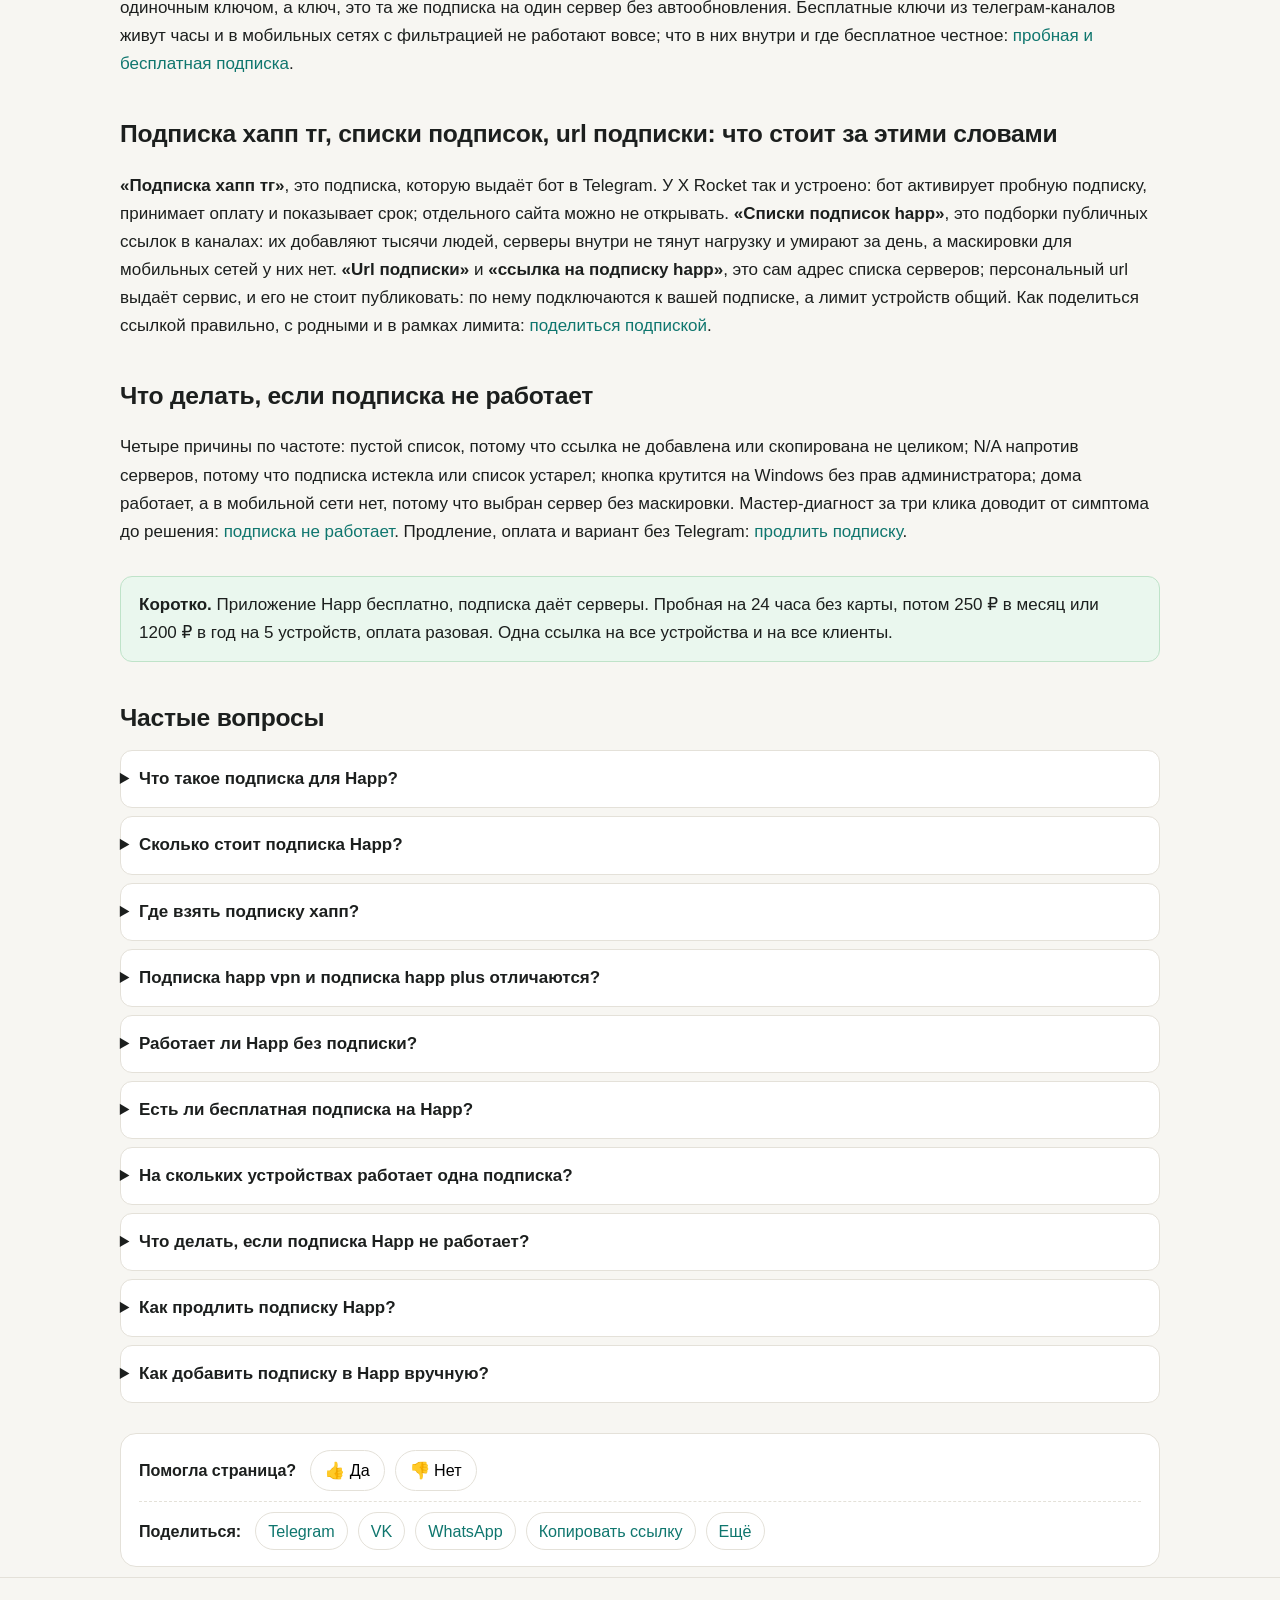
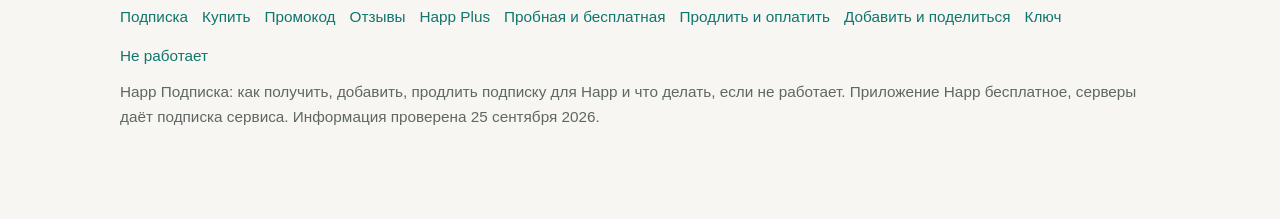
==== commit 7e5b9d00: "Add files via upload" ====
--- a/index.html
+++ b/index.html
@@ -146,6 +146,7 @@
       <a href="/kupit">Купить</a>
       <a href="/promokod">Промокод</a>
       <a href="/otzyvy">Отзывы</a>
+      <a href="/happ-plus-kupit">Happ Plus</a>
       <a href="/besplatno">Пробная и бесплатная</a>
       <a href="/prodlit">Продлить и оплатить</a>
       <a href="/podelitsya">Добавить и поделиться</a>
@@ -304,6 +305,7 @@
       <a href="/kupit">Купить</a>
       <a href="/promokod">Промокод</a>
       <a href="/otzyvy">Отзывы</a>
+      <a href="/happ-plus-kupit">Happ Plus</a>
       <a href="/besplatno">Пробная и бесплатная</a>
       <a href="/prodlit">Продлить и оплатить</a>
       <a href="/podelitsya">Добавить и поделиться</a>
